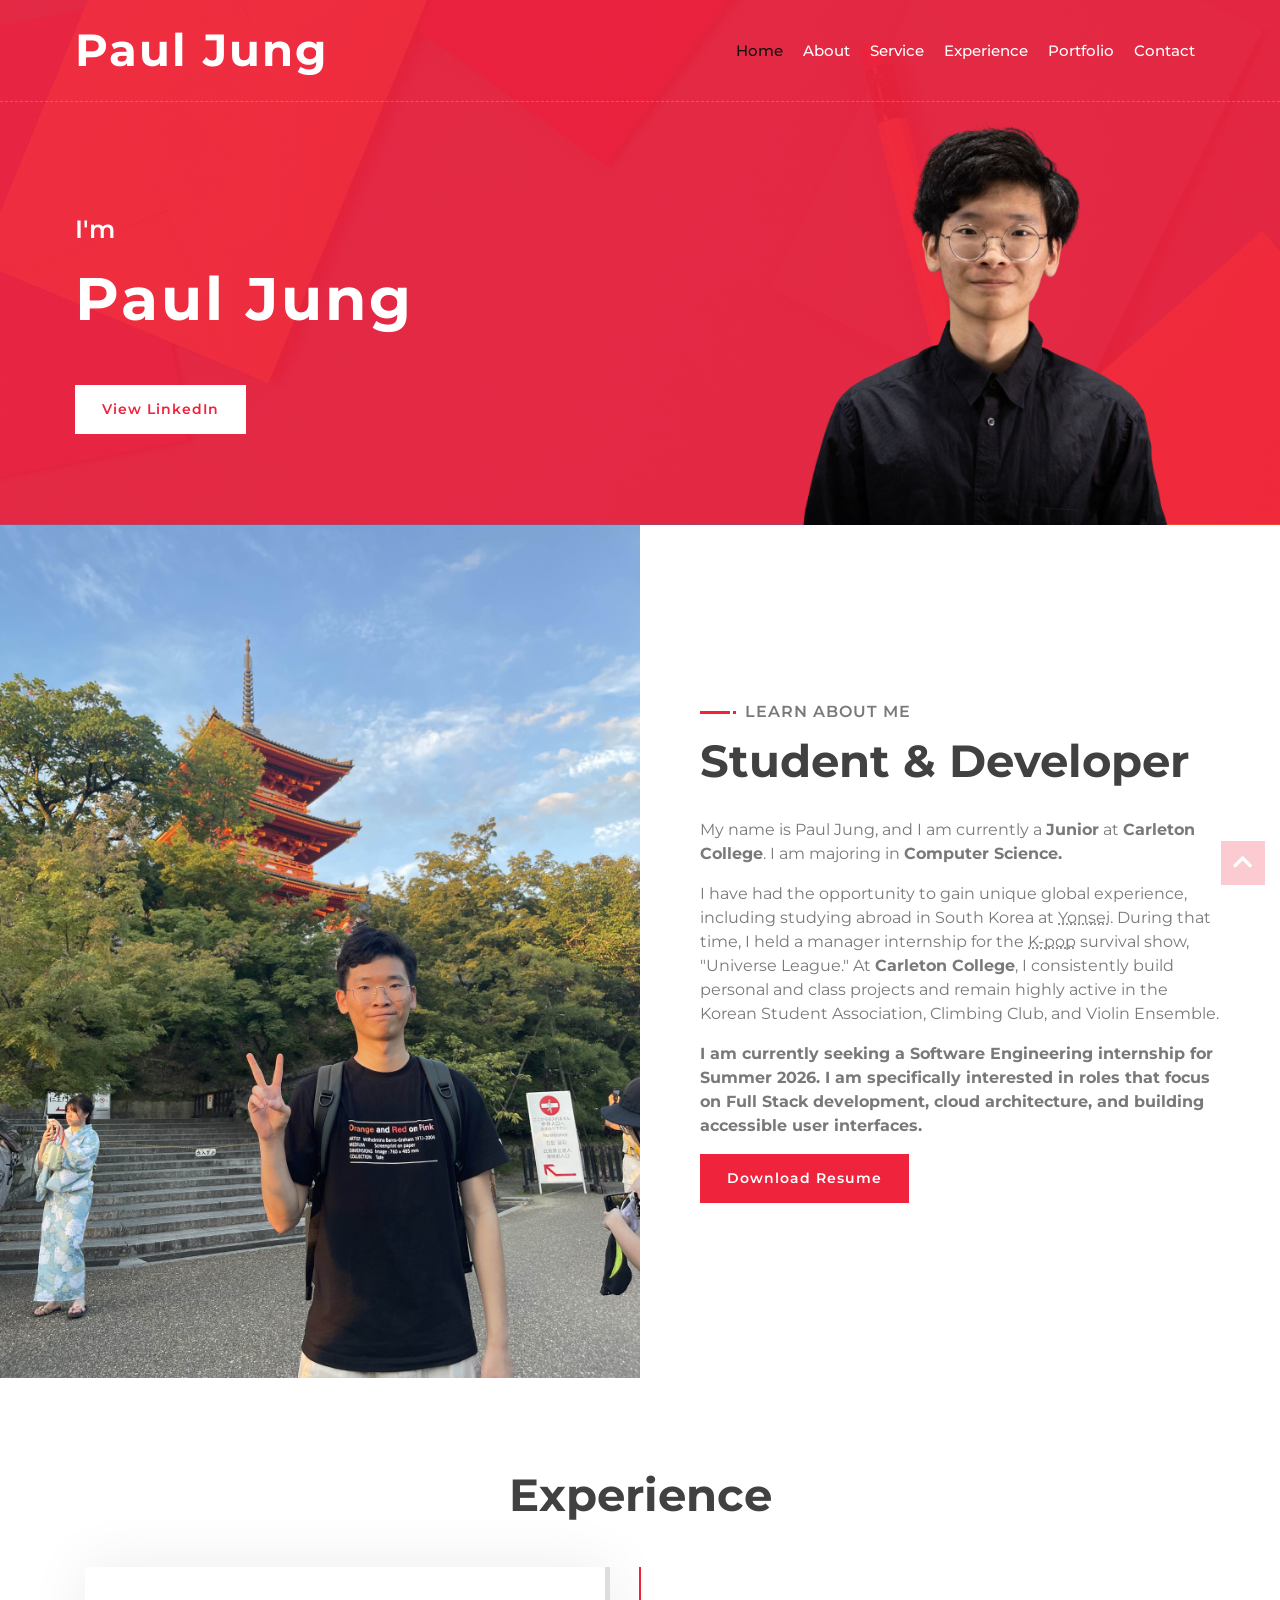
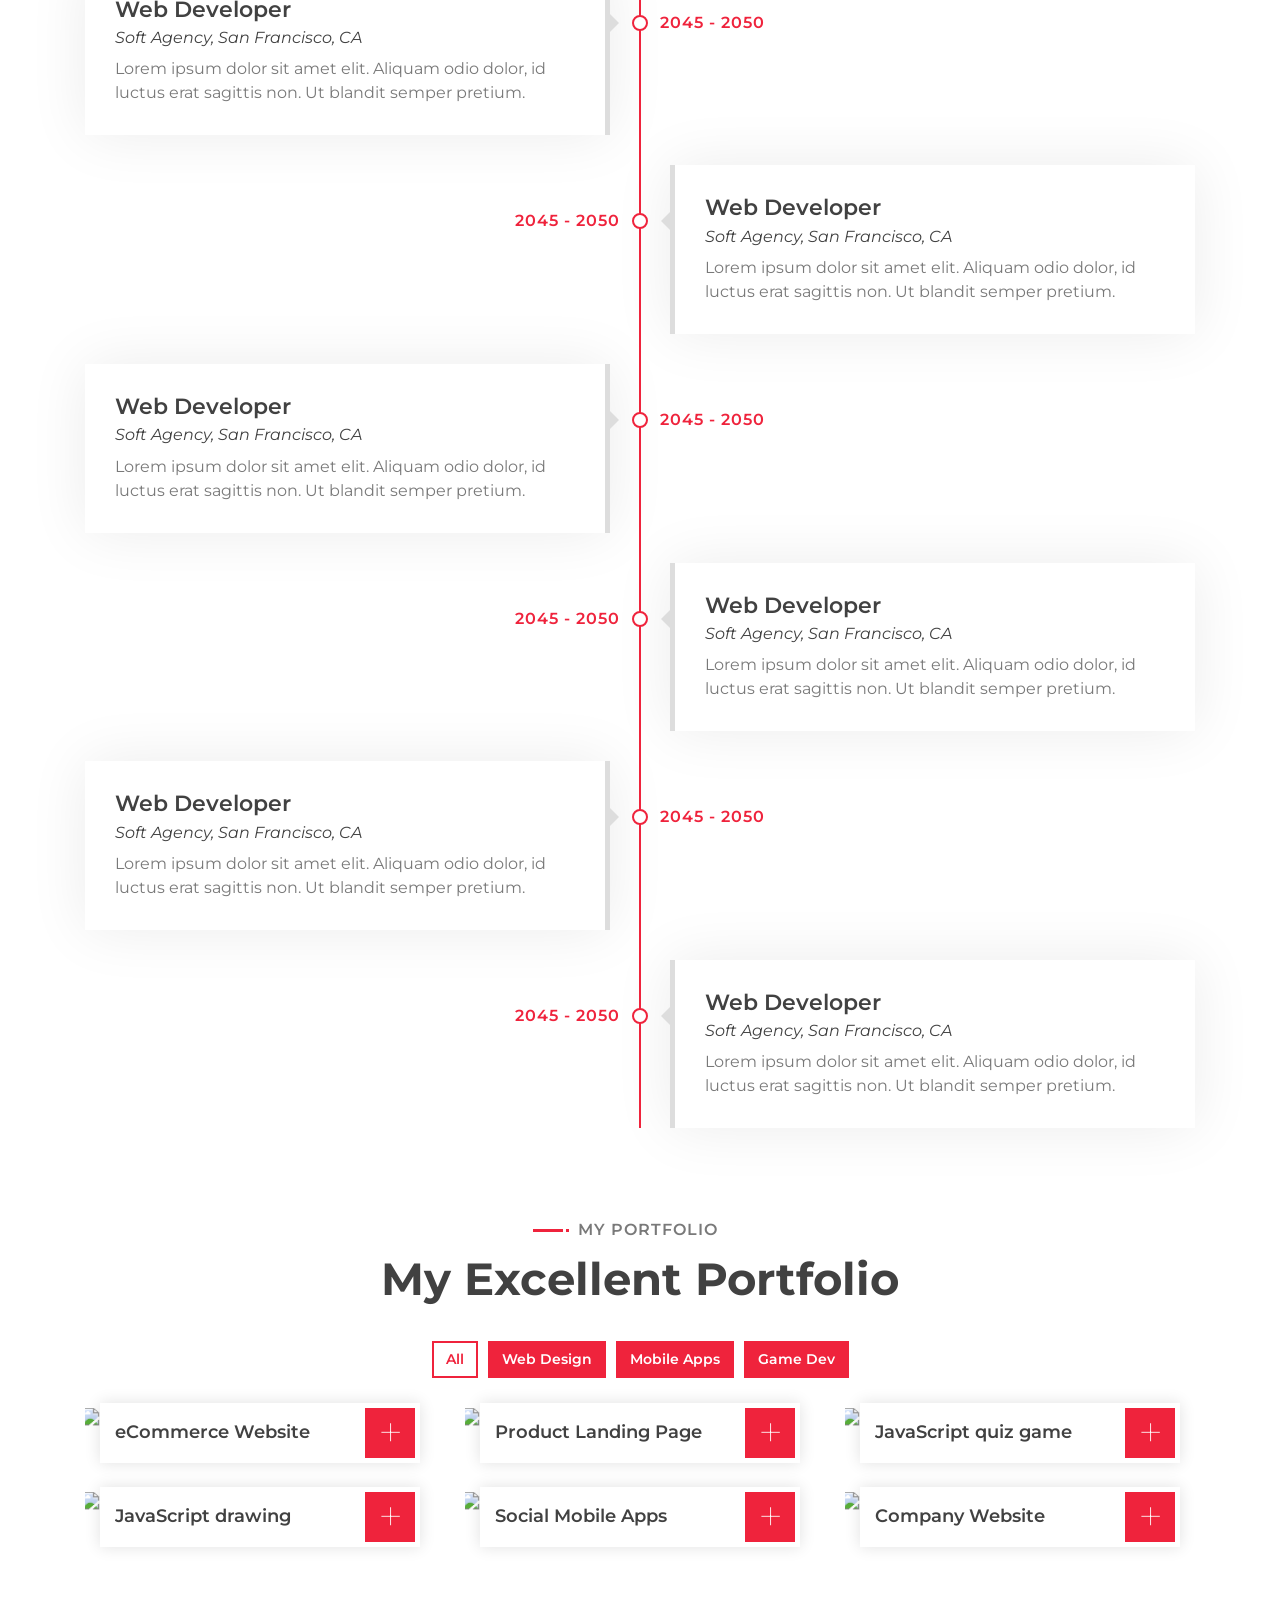
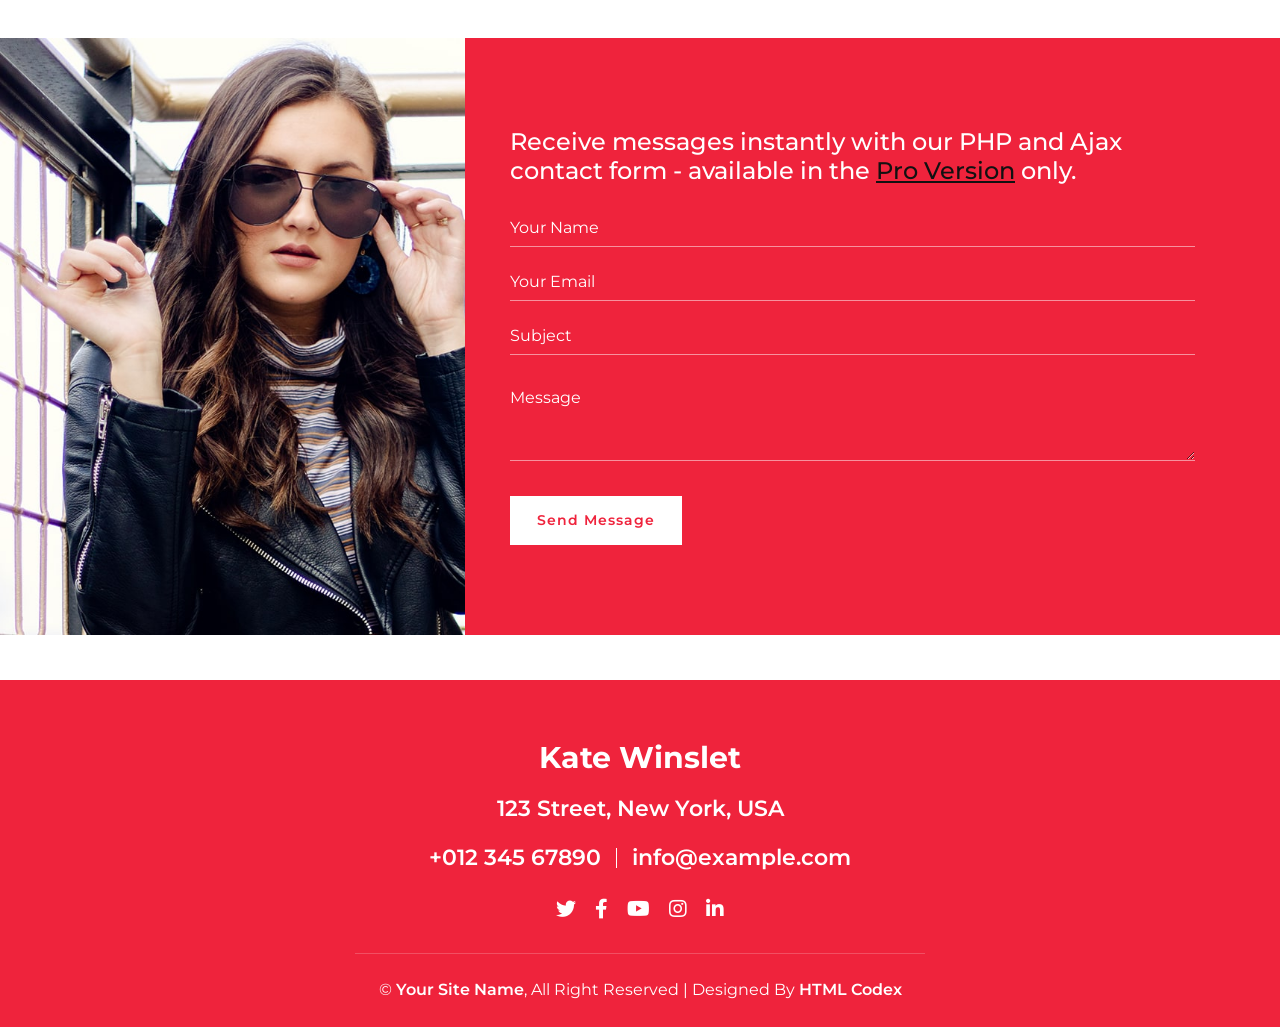
==== index.html @ 50f08f7d "Update personal information and content on homepage; add resume and update image descriptions" ====
<!DOCTYPE html>
<html lang="en">
    <head>
        <meta charset="utf-8">
        <title>Paul Jung</title>
        <meta content="width=device-width, initial-scale=1.0" name="viewport">
        <meta content="Paul Jung" name="keywords">

        <!-- Favicon -->
        <link href="img/favicon.ico" rel="icon">

        <!-- Google Font -->
        <link href="https://fonts.googleapis.com/css2?family=Montserrat:wght@300;400;500;600;700&display=swap" rel="stylesheet">

        <!-- CSS Libraries -->
        <link href="https://stackpath.bootstrapcdn.com/bootstrap/4.4.1/css/bootstrap.min.css" rel="stylesheet">
        <link href="https://cdnjs.cloudflare.com/ajax/libs/font-awesome/5.10.0/css/all.min.css" rel="stylesheet">
        <link href="lib/animate/animate.min.css" rel="stylesheet">
        <link href="lib/owlcarousel/assets/owl.carousel.min.css" rel="stylesheet">
        <link href="lib/lightbox/css/lightbox.min.css" rel="stylesheet">

        <!-- Template Stylesheet -->
        <link href="css/style.css" rel="stylesheet">
    </head>

    <body data-spy="scroll" data-target=".navbar" data-offset="51">
        <!-- Nav Bar Start -->
        <div class="navbar navbar-expand-lg bg-light navbar-light">
            <div class="container-fluid">
                <a href="index.html" class="navbar-brand">Paul Jung</a>
                <button type="button" class="navbar-toggler" data-toggle="collapse" data-target="#navbarCollapse">
                    <span class="navbar-toggler-icon"></span>
                </button>

                <div class="collapse navbar-collapse justify-content-between" id="navbarCollapse">
                    <div class="navbar-nav ml-auto">
                        <a href="#home" class="nav-item nav-link active">Home</a>
                        <a href="#about" class="nav-item nav-link">About</a>
                        <a href="#service" class="nav-item nav-link">Service</a>
                        <a href="#experience" class="nav-item nav-link">Experience</a>
                        <a href="#portfolio" class="nav-item nav-link">Portfolio</a>
                        <a href="#contact" class="nav-item nav-link">Contact</a>
                    </div>
                </div>
            </div>
        </div>
        <!-- Nav Bar End -->


        <!-- Hero Start -->
        <div class="hero" id="home">
            <div class="container-fluid">
                <div class="row align-items-center">
                    <div class="col-sm-12 col-md-6">
                        <div class="hero-content">
                            <div class="hero-text">
                                <p>I'm</p>
                                <h1>Paul Jung</h1>
                                <div class="typed-text">
                                    <abbr title="Carleton College">CC</abbr> Student, Full Stack Developer, Musician
                                </div>
                            </div>
                            <div class="hero-btn">
                                <a class="btn" href="https://www.linkedin.com/in/paul-jung-34b8a2254/" target="_blank">View LinkedIn</a>
                            </div>
                        </div>
                    </div>
                    <div class="col-sm-12 col-md-6 d-none d-md-block">
                        <div class="hero-image">
                            <img src="img/hero.png" alt="Headshot of Paul Jung">
                        </div>
                    </div>
                </div>
            </div>
        </div>
        <!-- Hero End -->

        <!-- About Start -->
        <div class="about wow fadeInUp" data-wow-delay="0.1s" id="about">
            <div class="container-fluid">
                <div class="row align-items-center">
                    <div class="col-lg-6">
                        <div class="about-img">
                            <img src="img/about.jpg" alt="Paul Jung working on software development">
                        </div>
                    </div>
                    <div class="col-lg-6">
                        <div class="about-content">
                            <div class="section-header text-left">
                                <p>Learn About Me</p>
                                <h2>Student & Developer</h2>
                            </div>
                            <div class="about-text">
                                <p>
                                    My name is Paul Jung, and I am currently a <strong>Junior</strong> 
                                    at <strong>Carleton College</strong>. I am majoring in <strong>Computer Science.</strong> 
                                </p>
                                <p>
                                    <p>
                                    I have had the opportunity to gain unique global experience, including studying 
                                    abroad in South Korea at <abbr title="Yonsei University">Yonsei</abbr>. During 
                                    that time, I held a manager internship for the <abbr title="Korean Pop">K-pop</abbr> 
                                    survival show, "Universe League." At <strong>Carleton College</strong>, I 
                                    consistently build personal and class projects and remain highly active in the 
                                    Korean Student Association, Climbing Club, and Violin Ensemble.
                                </p>
                                </p>
                                <p>
                                    <strong>I am currently seeking a Software Engineering internship for Summer 2026. 
                                    I am specifically interested in roles that focus on Full Stack development, 
                                    cloud architecture, and building accessible user interfaces.</strong>
                                </p>
                            </div>
                            <a class="btn" href="Paul_Jung.pdf">Download Resume</a>
                        </div>
                    </div>
                </div>
            </div>
        </div>
        <!-- About End -->
        
         <!-- Experience Start -->
        <div class="experience" id="experience">
            <div class="container">
                <header class="section-header text-center wow zoomIn" data-wow-delay="0.1s">
                    <h2>Experience</h2>
                </header>
                <div class="timeline">
                    <div class="timeline-item left wow slideInLeft" data-wow-delay="0.1s">
                        <div class="timeline-text">
                            <div class="timeline-date">2045 - 2050</div>
                            <h2>Web Developer</h2>
                            <h4>Soft Agency, San Francisco, CA</h4>
                            <p>
                                Lorem ipsum dolor sit amet elit. Aliquam odio dolor, id luctus erat sagittis non. Ut blandit semper pretium.
                            </p>
                        </div>
                    </div>
                    <div class="timeline-item right wow slideInRight" data-wow-delay="0.1s">
                        <div class="timeline-text">
                            <div class="timeline-date">2045 - 2050</div>
                            <h2>Web Developer</h2>
                            <h4>Soft Agency, San Francisco, CA</h4>
                            <p>
                                Lorem ipsum dolor sit amet elit. Aliquam odio dolor, id luctus erat sagittis non. Ut blandit semper pretium.
                            </p>
                        </div>
                    </div>
                    <div class="timeline-item left wow slideInLeft" data-wow-delay="0.1s">
                        <div class="timeline-text">
                            <div class="timeline-date">2045 - 2050</div>
                            <h2>Web Developer</h2>
                            <h4>Soft Agency, San Francisco, CA</h4>
                            <p>
                                Lorem ipsum dolor sit amet elit. Aliquam odio dolor, id luctus erat sagittis non. Ut blandit semper pretium.
                            </p>
                        </div>
                    </div>
                    <div class="timeline-item right wow slideInRight" data-wow-delay="0.1s">
                        <div class="timeline-text">
                            <div class="timeline-date">2045 - 2050</div>
                            <h2>Web Developer</h2>
                            <h4>Soft Agency, San Francisco, CA</h4>
                            <p>
                                Lorem ipsum dolor sit amet elit. Aliquam odio dolor, id luctus erat sagittis non. Ut blandit semper pretium.
                            </p>
                        </div>
                    </div>
                    <div class="timeline-item left wow slideInLeft" data-wow-delay="0.1s">
                        <div class="timeline-text">
                            <div class="timeline-date">2045 - 2050</div>
                            <h2>Web Developer</h2>
                            <h4>Soft Agency, San Francisco, CA</h4>
                            <p>
                                Lorem ipsum dolor sit amet elit. Aliquam odio dolor, id luctus erat sagittis non. Ut blandit semper pretium.
                            </p>
                        </div>
                    </div>
                    <div class="timeline-item right wow slideInRight" data-wow-delay="0.1s">
                        <div class="timeline-text">
                            <div class="timeline-date">2045 - 2050</div>
                            <h2>Web Developer</h2>
                            <h4>Soft Agency, San Francisco, CA</h4>
                            <p>
                                Lorem ipsum dolor sit amet elit. Aliquam odio dolor, id luctus erat sagittis non. Ut blandit semper pretium.
                            </p>
                        </div>
                    </div>
                </div>
            </div>
        </div>
        <!-- Job Experience End -->

        <!-- Portfolio Start -->
        <div class="portfolio" id="portfolio">
            <div class="container">
                <div class="section-header text-center wow zoomIn" data-wow-delay="0.1s">
                    <p>My Portfolio</p>
                    <h2>My Excellent Portfolio</h2>
                </div>
                <div class="row">
                    <div class="col-12">
                        <ul id="portfolio-filter">
                            <li data-filter="*" class="filter-active">All</li>
                            <li data-filter=".filter-1">Web Design</li>
                            <li data-filter=".filter-2">Mobile Apps</li>
                            <li data-filter=".filter-3">Game Dev</li>
                        </ul>
                    </div>
                </div>
                <div class="row portfolio-container">
                    <div class="col-lg-4 col-md-6 col-sm-12 portfolio-item filter-1 wow fadeInUp" data-wow-delay="0.0s">
                        <div class="portfolio-wrap">
                            <div class="portfolio-img">
                                <img src="img/portfolio-1.jpg" alt="Image">
                            </div>
                            <div class="portfolio-text">
                                <h3>eCommerce Website</h3>
                                <a class="btn" href="img/portfolio-1.jpg" data-lightbox="portfolio">+</a>
                            </div>
                        </div>
                    </div>
                    <div class="col-lg-4 col-md-6 col-sm-12 portfolio-item filter-2 wow fadeInUp" data-wow-delay="0.2s">
                        <div class="portfolio-wrap">
                            <div class="portfolio-img">
                                <img src="img/portfolio-2.jpg" alt="Image">
                            </div>
                            <div class="portfolio-text">
                                <h3>Product Landing Page</h3>
                                <a class="btn" href="img/portfolio-2.jpg" data-lightbox="portfolio">+</a>
                            </div>
                        </div>
                    </div>
                    <div class="col-lg-4 col-md-6 col-sm-12 portfolio-item filter-3 wow fadeInUp" data-wow-delay="0.4s">
                        <div class="portfolio-wrap">
                            <div class="portfolio-img">
                                <img src="img/portfolio-3.jpg" alt="Image">
                            </div>
                            <div class="portfolio-text">
                                <h3>JavaScript quiz game</h3>
                                <a class="btn" href="img/portfolio-3.jpg" data-lightbox="portfolio">+</a>
                            </div>
                        </div>
                    </div>
                    <div class="col-lg-4 col-md-6 col-sm-12 portfolio-item filter-1 wow fadeInUp" data-wow-delay="0.6s">
                        <div class="portfolio-wrap">
                            <div class="portfolio-img">
                                <img src="img/portfolio-4.jpg" alt="Image">
                            </div>
                            <div class="portfolio-text">
                                <h3>JavaScript drawing</h3>
                                <a class="btn" href="img/portfolio-4.jpg" data-lightbox="portfolio">+</a>
                            </div>
                        </div>
                    </div>
                    <div class="col-lg-4 col-md-6 col-sm-12 portfolio-item filter-2 wow fadeInUp" data-wow-delay="0.8s">
                        <div class="portfolio-wrap">
                            <div class="portfolio-img">
                                <img src="img/portfolio-5.jpg" alt="Image">
                            </div>
                            <div class="portfolio-text">
                                <h3>Social Mobile Apps</h3>
                                <a class="btn" href="img/portfolio-5.jpg" data-lightbox="portfolio">+</a>
                            </div>
                        </div>
                    </div>
                    <div class="col-lg-4 col-md-6 col-sm-12 portfolio-item filter-3 wow fadeInUp" data-wow-delay="1s">
                        <div class="portfolio-wrap">
                            <div class="portfolio-img">
                                <img src="img/portfolio-6.jpg" alt="Image">
                            </div>
                            <div class="portfolio-text">
                                <h3>Company Website</h3>
                                <a class="btn" href="img/portfolio-6.jpg" data-lightbox="portfolio">+</a>
                            </div>
                        </div>
                    </div>
                </div>
            </div>
        </div>
        <!-- Portfolio End -->
        
        <!-- Contact Start -->
        <div class="contact wow fadeInUp" data-wow-delay="0.1s" id="contact">
            <div class="container-fluid">
                <div class="container">
                    <div class="row align-items-center">
                        <div class="col-md-4"></div>
                        <div class="col-md-8">
                            <div class="contact-form">
                                <h4 class="text-white mb-4">Receive messages instantly with our PHP and Ajax contact form - available in the <a href="https://htmlcodex.com/downloading/?item=1011" style="color: #111111; text-decoration: underline;">Pro Version</a> only.</h4>
                                <form>
                                    <div class="control-group mb-3">
                                        <input type="text" class="form-control" placeholder="Your Name" />
                                    </div>
                                    <div class="control-group mb-3">
                                        <input type="email" class="form-control" placeholder="Your Email" />
                                    </div>
                                    <div class="control-group mb-3">
                                        <input type="text" class="form-control" placeholder="Subject" />
                                    </div>
                                    <div class="control-group">
                                        <textarea class="form-control" placeholder="Message"></textarea>
                                    </div>
                                    <div>
                                        <button class="btn">Send Message</button>
                                    </div>
                                </form>
                            </div>
                        </div>
                    </div>
                </div>
            </div>
        </div>
        <!-- Contact End -->

        <!-- Footer Start -->
        <div class="footer wow fadeIn" data-wow-delay="0.3s">
            <div class="container-fluid">
                <div class="container">
                    <div class="footer-info">
                        <h2>Kate Winslet</h2>
                        <h3>123 Street, New York, USA</h3>
                        <div class="footer-menu">
                            <p>+012 345 67890</p>
                            <p>info@example.com</p>
                        </div>
                        <div class="footer-social">
                            <a href=""><i class="fab fa-twitter"></i></a>
                            <a href=""><i class="fab fa-facebook-f"></i></a>
                            <a href=""><i class="fab fa-youtube"></i></a>
                            <a href=""><i class="fab fa-instagram"></i></a>
                            <a href=""><i class="fab fa-linkedin-in"></i></a>
                        </div>
                    </div>
                </div>
                <div class="container copyright">
                    <p>&copy; <a href="#">Your Site Name</a>, All Right Reserved | 
					
					<!--/*** The author’s attribution link must remain intact in the template. ***/-->
                    <!--/*** If you wish to remove this credit link, please purchase the Pro Version . ***/-->
                    Designed By <a href="https://htmlcodex.com">HTML Codex</a></p>
                </div>
            </div>
        </div>
        <!-- Footer End -->
        
        
        <!-- Back to top button -->
        <a href="#" class="btn back-to-top"><i class="fa fa-chevron-up"></i></a>
        
        
        <!-- Pre Loader -->
        <div id="loader" class="show">
            <div class="loader"></div>
        </div>

        
        <!-- JavaScript Libraries -->
        <script src="https://code.jquery.com/jquery-3.4.1.min.js"></script>
        <script src="https://stackpath.bootstrapcdn.com/bootstrap/4.4.1/js/bootstrap.bundle.min.js"></script>
        <script src="lib/easing/easing.min.js"></script>
        <script src="lib/wow/wow.min.js"></script>
        <script src="lib/waypoints/waypoints.min.js"></script>
        <script src="lib/typed/typed.min.js"></script>
        <script src="lib/owlcarousel/owl.carousel.min.js"></script>
        <script src="lib/isotope/isotope.pkgd.min.js"></script>
        <script src="lib/lightbox/js/lightbox.min.js"></script>

        <!-- Template Javascript -->
        <script src="js/main.js"></script>
    </body>
</html>
---- css/style.css ----
/*******************************/
/********* General CSS *********/
/*******************************/
body {
    color: #797979;
    background: #ffffff;
    font-family: 'Montserrat', sans-serif;
}

h1,
h2, 
h3, 
h4,
h5, 
h6 {
    color: #414141;
}

a {
    color: #313131;
    transition: .3s;
}

a:hover,
a:active,
a:focus {
    color: #EF233C;
    outline: none;
    text-decoration: none;
}

.btn:focus,
.form-control:focus {
    box-shadow: none;
}

.container-fluid {
    max-width: 1366px;
}

.btn {
    padding: 12px 25px;
    font-size: 14px;
    font-weight: 600;
    letter-spacing: 1px;
    color: #ffffff;
    background: #EF233C;
    border: 2px solid transparent;
    border-radius: 0;
    box-shadow: inset 0 0 0 50px #EF233C;
    transition: ease-out 0.3s;
    -webkit-transition: ease-out 0.3s;
    -moz-transition: ease-out 0.3s;
}

.btn:hover {
    color: #EF233C;
    background: transparent;
    box-shadow: inset 0 0 0 0 #EF233C;
    border-color: #EF233C;
}

#loader {
    position: fixed;
    top: 0;
    right: 0;
    bottom: 0;
    left: 0;
    display: flex;
    align-items: center;
    justify-content: center;
    background: #ffffff;
    opacity: 0;
    visibility: hidden;
    -webkit-transition: opacity .3s ease-out, visibility 0s linear .3s;
    -o-transition: opacity .3s ease-out, visibility 0s linear .3s;
    transition: opacity .3s ease-out, visibility 0s linear .3s;
    z-index: 999;
}

#loader.show {
    -webkit-transition: opacity .6s ease-out, visibility 0s linear 0s;
    -o-transition: opacity .6s ease-out, visibility 0s linear 0s;
    transition: opacity .6s ease-out, visibility 0s linear 0s;
    visibility: visible;
    opacity: 1;
}

#loader .loader {
    position: relative;
    width: 45px;
    height: 45px;
    border: 5px solid #dddddd;
    border-top: 5px solid #EF233C;
    border-radius: 50%;
    -webkit-animation: spin 2s linear infinite;
    animation: spin 2s linear infinite;
}

@-webkit-keyframes spin {
    0% { -webkit-transform: rotate(0deg); }
    100% { -webkit-transform: rotate(360deg); }
}

@keyframes spin {
    0% { transform: rotate(0deg); }
    100% { transform: rotate(360deg); }
}

.back-to-top {
    position: fixed;
    display: none;
    width: 44px;
    height: 44px;
    padding: 8px 0;
    text-align: center;
    line-height: 1;
    font-size: 22px;
    right: 15px;
    bottom: 15px;
    z-index: 9;
}

.back-to-top i {
    color: #ffffff;
}

.back-to-top:hover i {
    color: #414141;
}


/**********************************/
/*********** Nav Bar CSS **********/
/**********************************/
.navbar {
    position: relative;
    transition: .5s;
    z-index: 999;
}

.navbar.nav-sticky {
    position: fixed;
    top: 0;
    width: 100%;
    box-shadow: 0 2px 5px rgba(0, 0, 0, .3);
}

.navbar .navbar-brand {
    margin: 0;
    font-size: 45px;
    line-height: 0px;
    font-weight: 700;
    letter-spacing: 2px;
    transition: .5s;
    
}

.navbar .navbar-brand img {
    max-width: 100%;
    max-height: 40px;
}

.navbar .dropdown-menu {
    margin-top: 0;
    border: 0;
    border-radius: 0;
    background: #f8f9fa;
}

@media (min-width: 992px) {
    .navbar {
        position: absolute;
        width: 100%;
        padding: 30px 60px;
        background: transparent !important;
        border-bottom: 1px dashed rgba(256, 256, 256, .2);
        z-index: 9;
    }
    
    .navbar.nav-sticky {
        padding: 10px 60px;
        background: #ffffff !important;
    }
    
    .navbar .navbar-brand {
        color: #ffffff;
    }
    
    .navbar.nav-sticky .navbar-brand {
        color: #EF233C;
    }

    .navbar-light .navbar-nav .nav-link,
    .navbar-light .navbar-nav .nav-link:focus {
        padding: 10px 10px 8px 10px;
        color: #ffffff;
        font-size: 15px;
        font-weight: 500;
    }
    
    .navbar-light.nav-sticky .navbar-nav .nav-link,
    .navbar-light.nav-sticky .navbar-nav .nav-link:focus {
        color: #414141;
    }

    .navbar-light .navbar-nav .nav-link:hover,
    .navbar-light .navbar-nav .nav-link.active {
        color: #111111;
    }
    
    .navbar-light.nav-sticky .navbar-nav .nav-link:hover,
    .navbar-light.nav-sticky .navbar-nav .nav-link.active {
        color: #EF233C;
    }
}

@media (max-width: 991.98px) {   
    .navbar {
        padding: 15px;
        background: #ffffff !important;
    }
    
    .navbar .navbar-brand {
        color: #EF233C;
    }
    
    .navbar .navbar-nav {
        margin-top: 15px;
    }
    
    .navbar a.nav-link {
        padding: 5px;
    }
    
    .navbar .dropdown-menu {
        box-shadow: none;
    }
}


/*******************************/
/********** Hero CSS ***********/
/*******************************/
.hero {
    position: relative;
    width: 100%;
    margin-bottom: 45px;
    padding: 120px 0 0 0;
    overflow: hidden;
    background: linear-gradient(rgba(239, 35, 60, .95), rgba(239, 35, 60, .95)), url(../img/hero-bg.jpg);
    background-position: center;
    background-repeat: no-repeat;
    background-size: cover;
}

.hero .container-fluid {
    padding: 0;
}

.hero .hero-image {
    position: relative;
    text-align: right;
    padding-right: 75px;
}

.hero .hero-image img {
    max-width: 80%;
    max-height: 80%;
}

.hero .hero-content {
    position: relative;
    padding-left: 75px;
    display: flex;
    align-items: flex-start;
    justify-content: center;
    flex-direction: column;
}

.hero .hero-text p {
    color: #ffffff;
    font-size: 25px;
    font-weight: 600;
    margin-bottom: 15px;
}

.hero .hero-text h1 {
    color: #ffffff;
    font-size: 60px;
    font-weight: 700;
    letter-spacing: 3px;
    margin-bottom: 15px;
}

.hero .hero-text h2 {
    display: inline-block;
    margin: 0;
    height: 35px;
    color: #ffffff;
    font-size: 35px;
    font-weight: 600;
}

.hero .hero-text .typed-text {
    display: none;
}

.hero .hero-text .typed-cursor {
    font-size: 35px;
    font-weight: 300;
    color: #ffffff;
}

.hero .hero-btn .btn {
    margin-top: 35px;
    color: #EF233C;
    background: #ffffff;
    box-shadow: inset 0 0 0 50px #ffffff;
}

.hero .hero-btn .btn:hover {
    color: #ffffff;
    background: transparent;
    box-shadow: inset 0 0 0 0 #ffffff;
    border-color: #ffffff;
}

.hero .hero-btn .btn:first-child {
    margin-right: 10px;
}

@media (max-width: 991.98px) {
    .hero {
        padding-top: 60px;
    }
    
    .hero .hero-content {
        padding: 0 15px;
    }
    
    .hero .hero-text p {
        font-size: 20px;
    }
    
    .hero .hero-text h1 {
        font-size: 45px;
    }
    
    .hero .hero-text h2 {
        font-size: 25px;
        height: 25px;
    }
    
    .hero .hero-btn .btn {
        padding: 12px 30px;
        letter-spacing: 1px;
    }
}

@media (max-width: 767.98px) {
    .hero {
        padding-top: 60px;
        padding-bottom: 60px;
    }
    
    .hero,
    .hero .hero-text,
    .hero .hero-btn {
        width: 100%;
        text-align: center;
    }
    
    .hero .hero-text p {
        font-size: 18px;
    }
    
    .hero .hero-text h1 {
        font-size: 35px;
    }
    
    .hero .hero-text h2 {
        font-size: 22px;
        height: 22px;
    }
    
    .hero .hero-btn .btn {
        padding: 10px 15px;
        letter-spacing: 1px;
    }
}

@media (max-width: 575.98px) {
    .hero .hero-text p {
        font-size: 16px;
    }
    
    .hero .hero-text h1 {
        font-size: 30px;
    }
    
    .hero .hero-text h2 {
        font-size: 18px;
        height: 18px;
    }
    
    .hero .hero-btn .btn {
        padding: 8px 10px;
        letter-spacing: 0;
    }
}


/*******************************/
/******* Section Header ********/
/*******************************/
.section-header {
    position: relative;
    margin-bottom: 45px;
}

.section-header p {
    display: inline-block;
    margin: 0 30px;
    margin-bottom: 10px;
    padding-left: 15px;
    position: relative;
    font-size: 16px;
    font-weight: 600;
    letter-spacing: 1px;
    text-transform: uppercase;
    background: #ffffff;
}

.section-header p::before {
    position: absolute;
    content: "";
    height: 3px;
    top: 11px;
    right: 0;
    left: -30px;
    background: #EF233C;
    z-index: -1;
}

.section-header p::after {
    position: absolute;
    content: "";
    width: 3px;
    height: 3px;
    top: 11px;
    left: 3px;
    background: #EF233C;
    z-index: 1;
}

.section-header h2 {
    margin: 0;
    position: relative;
    font-size: 45px;
    font-weight: 700;
}

@media (max-width: 767.98px) {
    .section-header h2 {
        font-size: 30px;
    }
}


/*******************************/
/********** About CSS **********/
/*******************************/
.about {
    position: relative;
    width: 100%;
    margin: -45px 0 45px 0;
}

.about .col-lg-6 {
    padding: 0;
}

.about .section-header {
    margin-bottom: 30px;
}

.about .about-img {
    position: relative;
    height: 100%;
}

.about .about-img img {
    position: relative;
    width: 100%;
    height: 100%;
    object-fit: cover;
}

.about .about-content {
    padding: 0 60px;
}

.about .about-text p {
    font-size: 16px;
}

.about .skills {
    margin-bottom: 30px;
}

.about .skill-name {
    margin-top: 15px;
}

.about .skill-name p {
    display: inline-block;
    margin-bottom: 5px;
    font-size: 16px;
    font-weight: 400;
}

.about .skill-name p:last-child {
    float: right;
}

.about .progress {
    height: 10px;
    border-radius: 10px;
    background: #dddddd;
}

.about .progress .progress-bar {
    width: 0px;
    background: #EF233C;
    border-radius: 10px;
    transition: 2s;
}

.about .about-text a.btn {
    margin-top: 15px;
}

@media (max-width: 991.98px) {
    .about .about-content {
        padding: 45px 15px 0 15px;
    }
}


/*******************************/
/******* Experience CSS ********/
/*******************************/
.experience {
    position: relative;
    padding: 45px 0 15px 0;
}

.experience .timeline {
    position: relative;
    width: 100%;
}

.experience .timeline::after {
    content: '';
    position: absolute;
    width: 2px;
    background: #EF233C;
    top: 0;
    bottom: 0;
    left: 50%;
    margin-left: -1px;
}

.experience .timeline .timeline-item {
    position: relative;
    background: inherit;
    width: 50%;
    margin-bottom: 30px;
}

.experience .timeline .timeline-item.left {
    left: 0;
    padding-right: 30px;
}

.experience .timeline .timeline-item.right {
    left: 50%;
    padding-left: 30px;
}

.experience .timeline .timeline-item::after {
    content: '';
    position: absolute;
    width: 16px;
    height: 16px;
    top: 48px;
    right: -8px;
    background: #ffffff;
    border: 2px solid #EF233C;
    border-radius: 16px;
    z-index: 1;
}

.experience .timeline .timeline-item.right::after {
    left: -8px;
}

.experience .timeline .timeline-item::before {
  content: '';
  position: absolute;
  width: 0;
  height: 0;
  top: 46px;
  right: 11px;
  z-index: 1;
  border: 10px solid;
  border-color: transparent transparent transparent #dddddd;
}

.experience .timeline .timeline-item.right::before {
  left: 11px;
  border-color: transparent #dddddd transparent transparent;
}

.experience .timeline .timeline-date {
    position: absolute;
    width: 100%;
    top: 44px;
    font-size: 16px;
    font-weight: 600;
    color: #EF233C;
    text-transform: uppercase;
    letter-spacing: 1px;
    z-index: 1;
}

.experience .timeline .timeline-item.left .timeline-date {
    text-align: left;
    left: calc(100% + 55px);
}

.experience .timeline .timeline-item.right .timeline-date {
    text-align: right;
    right: calc(100% + 55px);
}

.experience .timeline .timeline-text {
    padding: 30px;
    background: #ffffff;
    position: relative;
    border-right: 5px solid #dddddd;
    box-shadow: 0 0 60px rgba(0, 0, 0, .08);
}

.experience .timeline .timeline-item.right .timeline-text {
    border-right: none;
    border-left: 5px solid #dddddd;
}

.experience .timeline .timeline-text h2 {
    margin: 0 0 5px 0;
    font-size: 22px;
    font-weight: 600;
}

.experience .timeline .timeline-text h4 {
    margin: 0 0 10px 0;
    font-size: 16px;
    font-style: italic;
    font-weight: 400;
}

.experience .timeline .timeline-text p {
    margin: 0;
    font-size: 16px;
}

@media (max-width: 767.98px) {
    .experience .timeline::after {
        left: 8px;
    }

    .experience .timeline .timeline-item {
        width: 100%;
        padding-left: 38px;
    }
    
    .experience .timeline .timeline-item.left {
        padding-right: 0;
    }
    
    .experience .timeline .timeline-item.right {
        left: 0%;
        padding-left: 38px;
    }

    .experience .timeline .timeline-item.left::after, 
    .experience .timeline .timeline-item.right::after {
        left: 0;
    }
    
    .experience .timeline .timeline-item.left::before,
    .experience .timeline .timeline-item.right::before {
        left: 18px;
        border-color: transparent #dddddd transparent transparent;
    }
    
    .experience .timeline .timeline-item.left .timeline-date,
    .experience .timeline .timeline-item.right .timeline-date {
        position: relative;
        top: 0;
        right: auto;
        left: 0;
        text-align: left;
        margin-bottom: 10px;
    }
    
    .experience .timeline .timeline-item.left .timeline-text,
    .experience .timeline .timeline-item.right .timeline-text {
        border-right: none;
        border-left: 5px solid #dddddd;
    }
}


/*******************************/
/********* Service CSS *********/
/*******************************/
.service {
    position: relative;
    width: 100%;
    padding: 45px 0 15px 0;
}

.service .service-item {
    position: relative;
    margin-bottom: 30px;
    display: flex;
    align-items: center;
    box-shadow: inset 0 0 0 0 transparent;
    transition: ease-out 0.5s;
}

.service .service-item:hover {
    box-shadow: inset 800px 0 0 0 #EF233C;
}

.service .service-icon {
    position: relative;
    width: 150px;
    min-height: 150px;
    display: flex;
    align-items: center;
    justify-content: center;
    border: 1px solid #EF233C;
    background: #ffffff;
}

.service .service-icon i {
    position: relative;
    font-size: 60px;
    color: #EF233C;
    transition: .3s;
}

.service .service-item:hover i {
    font-size: 75px;
}

.service .service-text {
    position: relative;
    width: calc(100% - 120px);
    padding: 0 30px;
}

.service .service-text h3 {
    margin-bottom: 10px;
    font-size: 20px;
    font-weight: 600;
    transition: 1s;
}

.service .service-text p {
    margin: 0;
    font-size: 16px;
    transition: 1s;
}

.service .service-item:hover .service-text h3,
.service .service-item:hover .service-text p {
    color: #ffffff;
}

@media (max-width: 575.98px) {
    .service .service-text h3 {
        font-size: 16px;
        margin-bottom: 5px;
    }
    
    .service .service-text p {
        font-size: 14px;
    }
}


/*******************************/
/******** Portfolio CSS ********/
/*******************************/
.portfolio {
    position: relative;
    padding: 45px 0 15px 0;
}

.portfolio #portfolio-filter {
    padding: 0;
    margin: -15px 0 25px 0;
    list-style: none;
    font-size: 0;
    text-align: center;
}

.portfolio #portfolio-filter li {
    cursor: pointer;
    display: inline-block;
    margin: 5px;
    padding: 6px 12px;
    font-size: 14px;
    font-weight: 600;
    color: #ffffff;
    background: #EF233C;
    border: 2px solid transparent;
    border-radius: 0;
    box-shadow: inset 0 0 0 50px #EF233C;
    transition: ease-out 0.3s;
    -webkit-transition: ease-out 0.3s;
    -moz-transition: ease-out 0.3s;
}

.portfolio #portfolio-filter li:hover,
.portfolio #portfolio-filter li.filter-active {
    color: #EF233C;
    background: transparent;
    box-shadow: inset 0 0 0 0 #EF233C;
    border-color: #EF233C;
}

.portfolio .portfolio-item {
    position: relative;
}

.portfolio .portfolio-wrap {
    position: relative;
    width: 100%;
}

.portfolio .portfolio-img {
    position: relative;
    overflow: hidden;
}

.portfolio .portfolio-img img {
    position: relative;
    width: 100%; 
    height: 100%; 
    object-fit: cover;
    transform: scale(1.1);
    transition: .5s;
}

.portfolio .portfolio-item:hover img {
    margin-left: 15px;
}

.portfolio .portfolio-text {
    position: relative;
    height: 60px;
    width: calc(100% - 30px);
    margin: -30px 15px 30px 15px;
    display: flex;
    align-items: center;
    background: #ffffff;
    box-shadow: 0 0 15px rgba(0, 0, 0, .12);
}

.portfolio .portfolio-text h3 {
    width: calc(100% - 70px);
    font-size: 18px;
    font-weight: 600;
    margin: 0 0 0 15px;
    white-space: nowrap;
    overflow: hidden;
}

.portfolio .portfolio-text a.btn {
    width: 50px;
    height: 50px;
    padding: 0 0 2px 1px;
    display: flex;
    align-items: center;
    justify-content: center;
    font-size: 45px;
    font-weight: 100;
}

.portfolio .portfolio-item:hover a.btn {
    color: #EF233C;
    background: transparent;
    box-shadow: inset 0 0 0 0 #EF233C;
    border-color: #EF233C;
}

/*******************************/
/********* Contact CSS *********/
/*******************************/
.contact {
    position: relative;
    width: 100%;
    margin: 45px 0;
    background: #EF233C;
}

.contact .container-fluid {
    background: url(../img/contact.jpg) left center no-repeat;
    background-size: contain;
}

.contact .contact-form {
    position: relative;
    padding: 90px 0 90px 45px;
    background: #EF233C;
}

.contact .contact-form input {
    color: #ffffff;
    padding: 15px 0;
    background: none;
    border-radius: 0;
    border: none;
    border-bottom: 1px solid rgba(256, 256, 256, .5);
}

.contact .contact-form textarea {
    color: #ffffff;
    height: 90px;
    padding: 15px 0;
    background: none;
    border-radius: 0;
    border: none;
    border-bottom: 1px solid rgba(256, 256, 256, .5);
}

.contact .contact-form .form-control::placeholder {
    color: #ffffff;
    opacity: 1;
}

.contact .contact-form .form-control:-ms-input-placeholder,
.contact .contact-form .form-control::-ms-input-placeholder {
    color: #ffffff;
}

.contact .contact-form .btn {
    margin-top: 35px;
    color: #EF233C;
    background: #ffffff;
    box-shadow: inset 0 0 0 50px #ffffff;
}

.contact .contact-form .btn:hover {
    color: #ffffff;
    background: transparent;
    box-shadow: inset 0 0 0 0 #ffffff;
    border-color: #ffffff;
}

.contact .help-block ul {
    margin: 0;
    padding: 0;
    list-style-type: none;
    font-size: 14px;
    font-style: italic;
    color: #ffffff;
}

@media (max-width: 767.98px) {
    .contact .container-fluid {
        background: none;
    }
    
    .contact .contact-form {
        padding: 90px 0;
    }
}

/*******************************/
/********* Footer CSS **********/
/*******************************/
.footer {
    position: relative;
    margin-top: 45px;
    background: #EF233C;
}

.footer .container-fluid {
    padding: 60px 0 0 0;
}

.footer .footer-info {
    position: relative;
    width: 100%;
    text-align: center;
}

.footer .footer-info h2 {
    margin-bottom: 20px;
    font-size: 30px;
    font-weight: 700;
    color: #ffffff;
}

.footer .footer-info h3 {
    margin-bottom: 25px;
    font-size: 22px;
    font-weight: 600;
    color: #ffffff;
}

.footer .footer-menu {
    width: 100%;
    display: flex;
    justify-content: center;
}

.footer .footer-menu p {
    color: #ffffff;
    font-size: 22px;
    font-weight: 600;
    line-height: 20px;
    padding: 0 15px;
    border-right: 1px solid #ffffff;
}

.footer .footer-menu p:last-child {
    border: none;
}

.footer .footer-social {
    position: relative;
    margin-top: 15px;
}

.footer .footer-social a {
    display: inline-block;
}

.footer .footer-social a i {
    margin-right: 15px;
    font-size: 20px;
    color: #ffffff;
    transition: .3s;
}

.footer .footer-social a:last-child i {
    margin: 0;
}

.footer .footer-social a:hover i {
    color: #414141;
}

.footer .copyright {
    position: relative;
    text-align: center;
    margin-top: 30px;
    padding-top: 25px;
    padding-bottom: 25px;
}

.footer .copyright::before {
    position: absolute;
    content: "";
    width: 50%;
    height: 1px;
    top: 0;
    left: 25%;
    background: rgba(256, 256, 256, .2);
}

.footer .copyright p {
    margin: 0;
    color: #ffffff;
}

.footer .copyright .col-md-6:last-child p {
    text-align: right;
}

.footer .copyright p a {
    color: #ffffff;
    font-weight: 600;
}

.footer .copyright p a:hover {
    color: #414141;
}

@media (max-width: 575.98px) {
    .footer .footer-info h2 {
        margin-bottom: 20px;
        font-size: 20px;
        font-weight: 600;
    }

    .footer .footer-info h3 {
        margin-bottom: 20px;
        font-size: 16px;
    }

    .footer .footer-menu p {
        font-size: 16px;
        line-height: 16px;
        padding: 0 5px;
    }
}
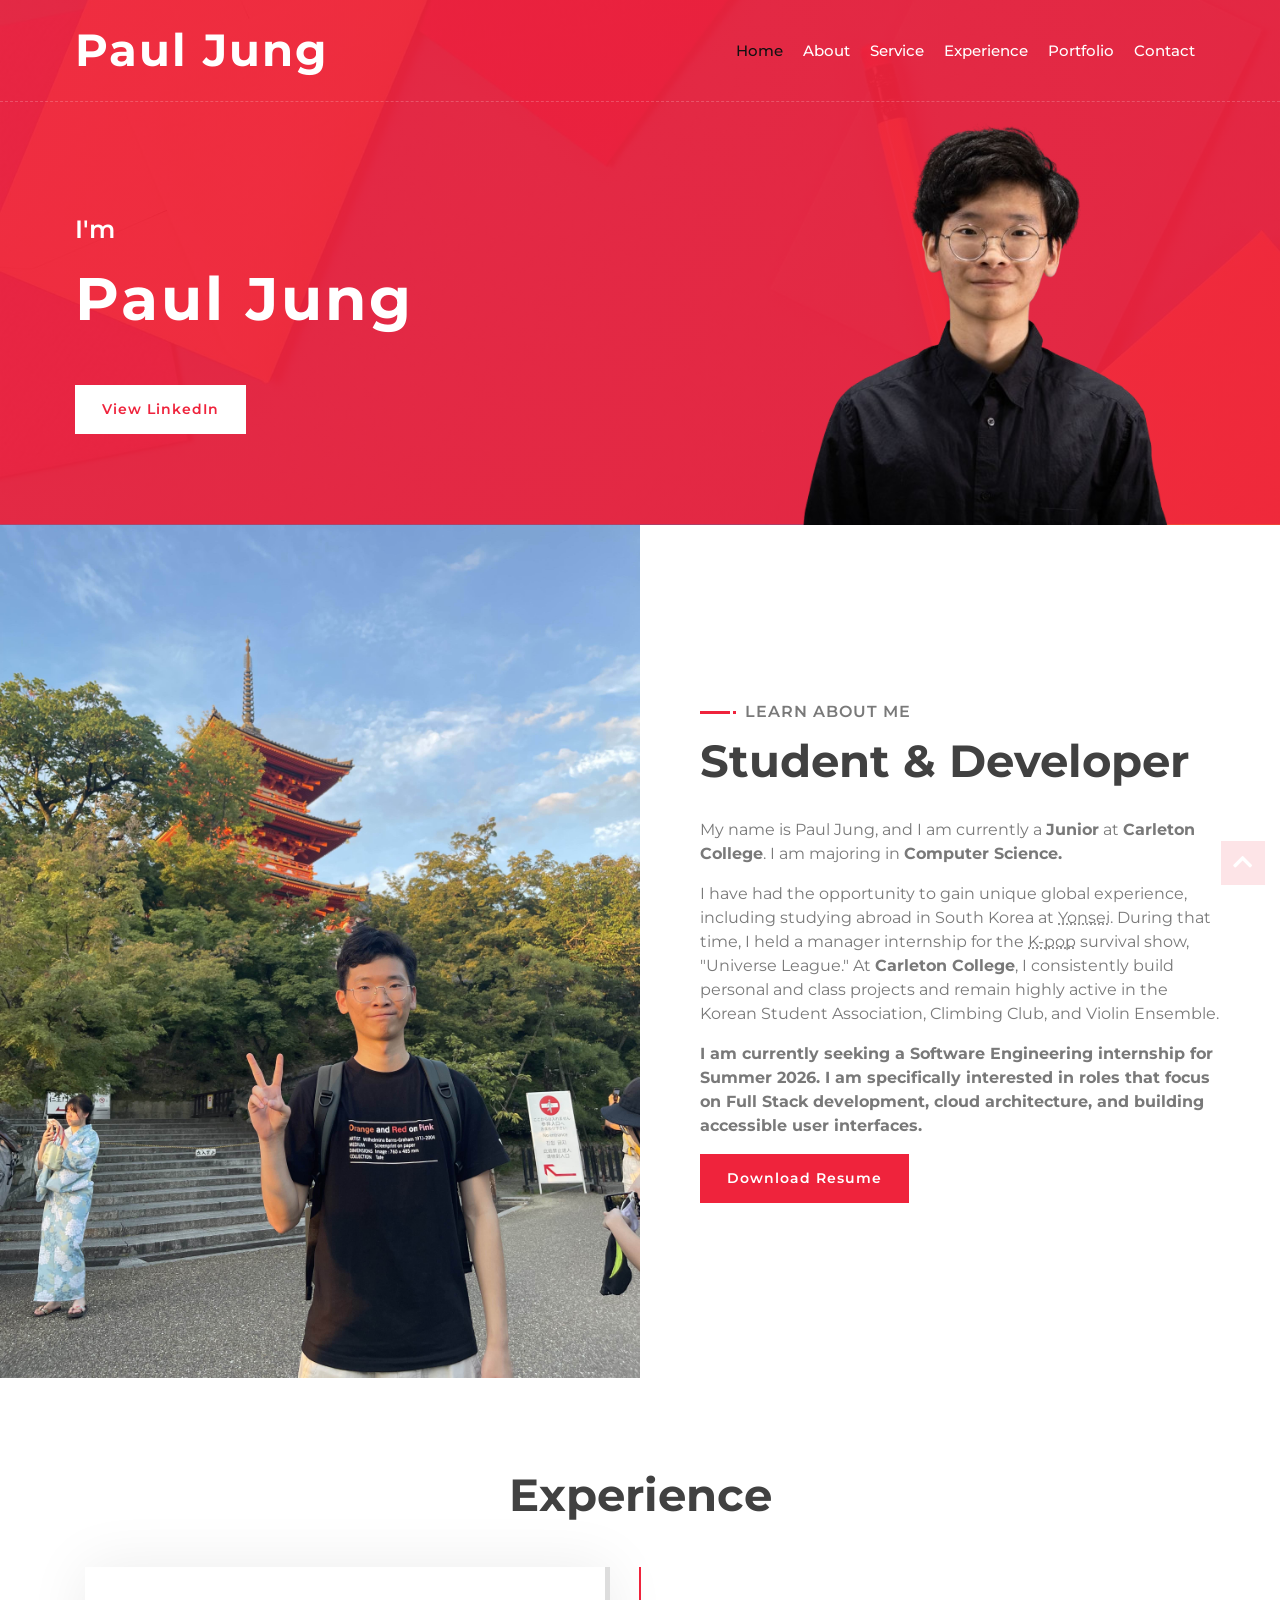
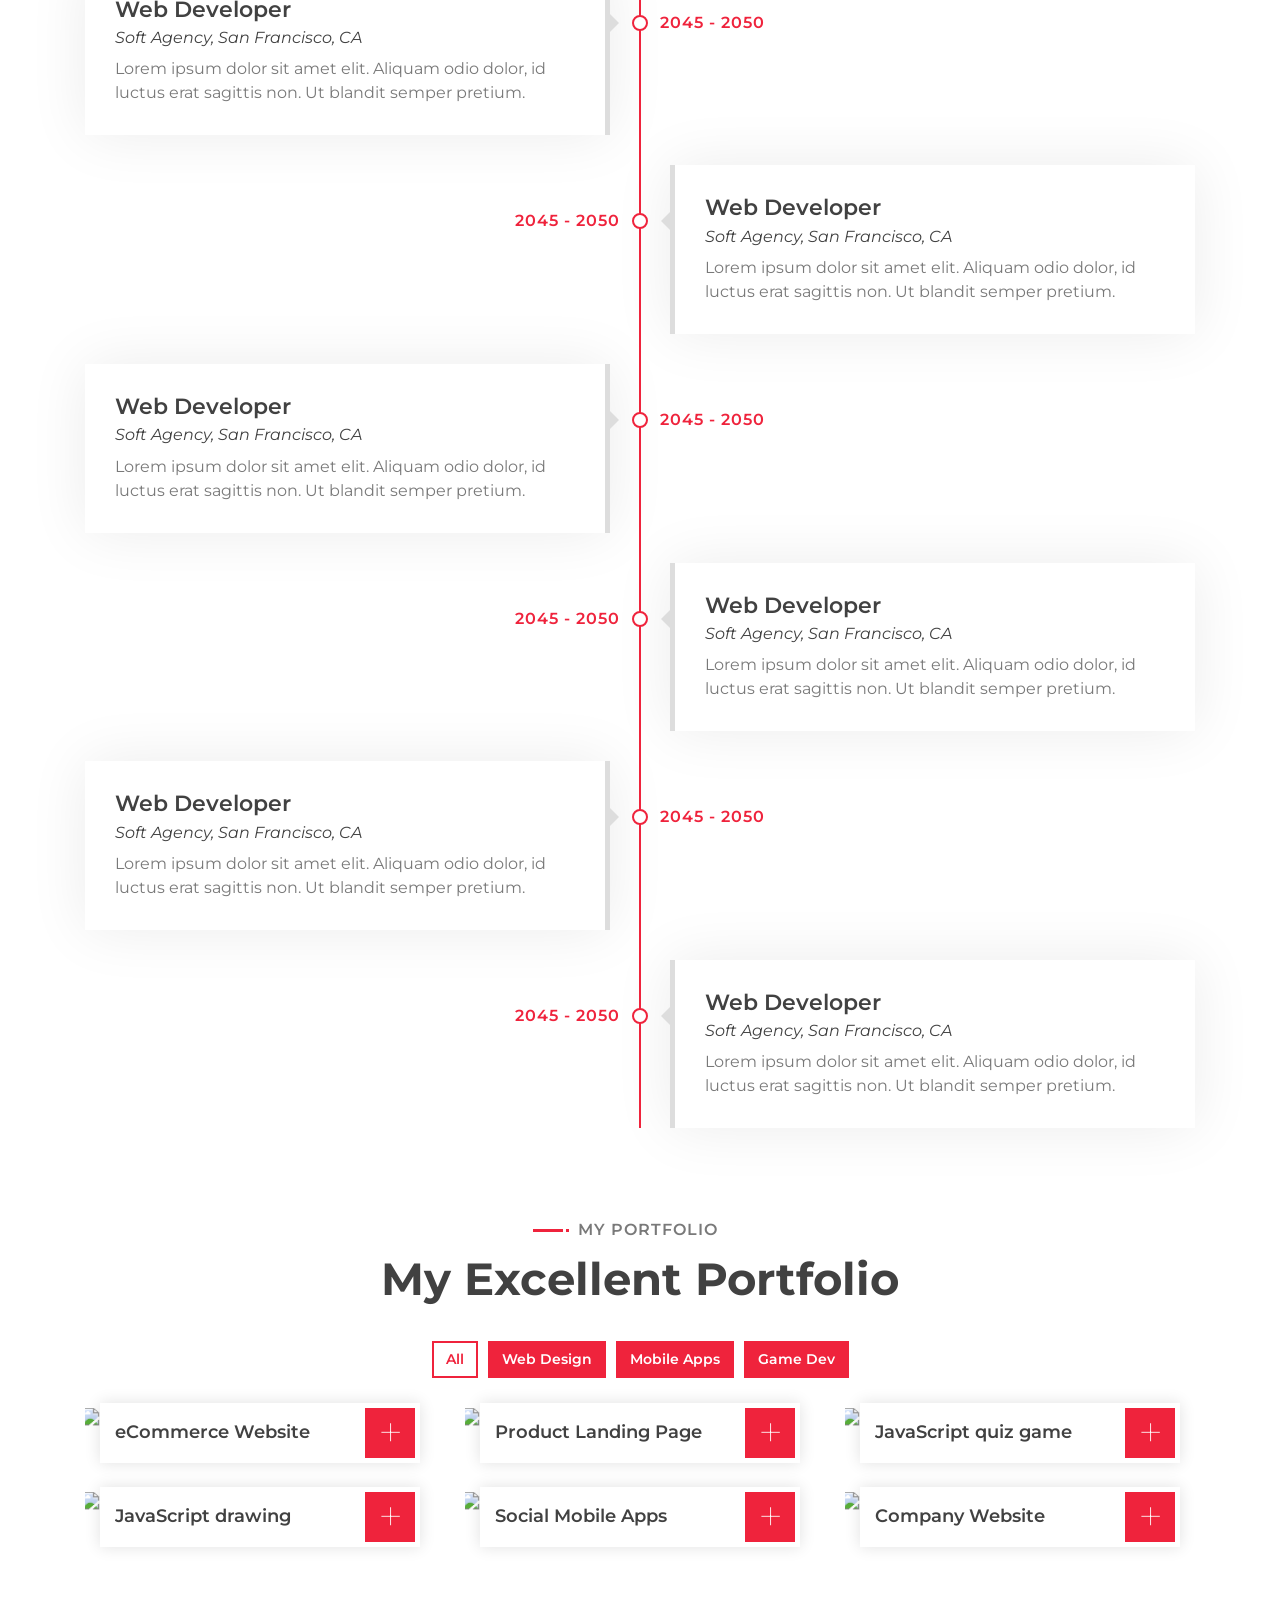
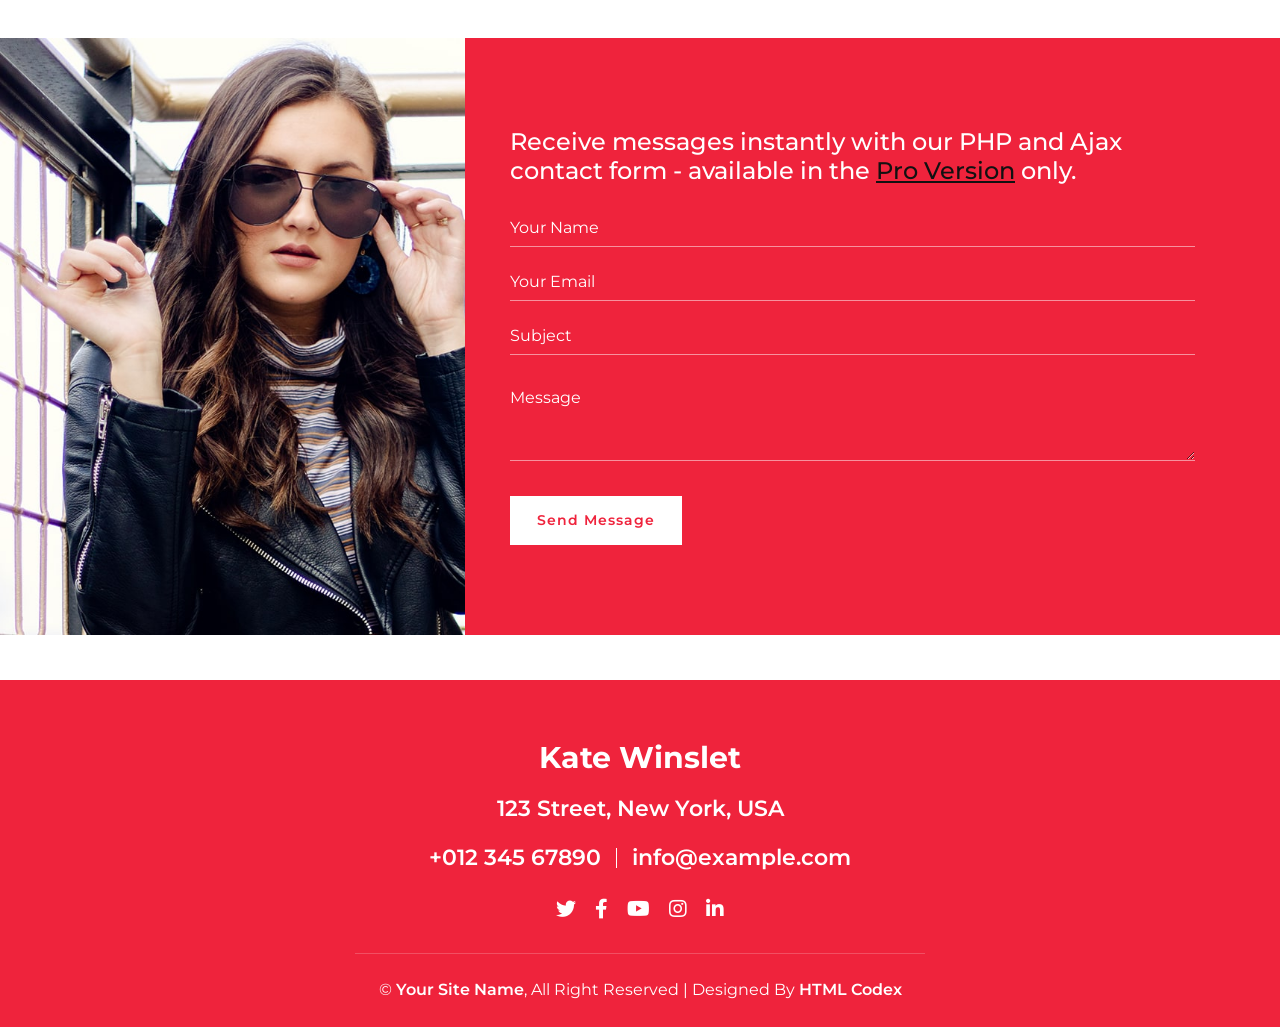
==== commit a2e11dc0: "Update alt text for about image" ====
--- a/index.html
+++ b/index.html
@@ -81,7 +81,7 @@
                 <div class="row align-items-center">
                     <div class="col-lg-6">
                         <div class="about-img">
-                            <img src="img/about.jpg" alt="Paul Jung working on software development">
+                            <img src="img/about.jpg" alt="Paul Jung">
                         </div>
                     </div>
                     <div class="col-lg-6">
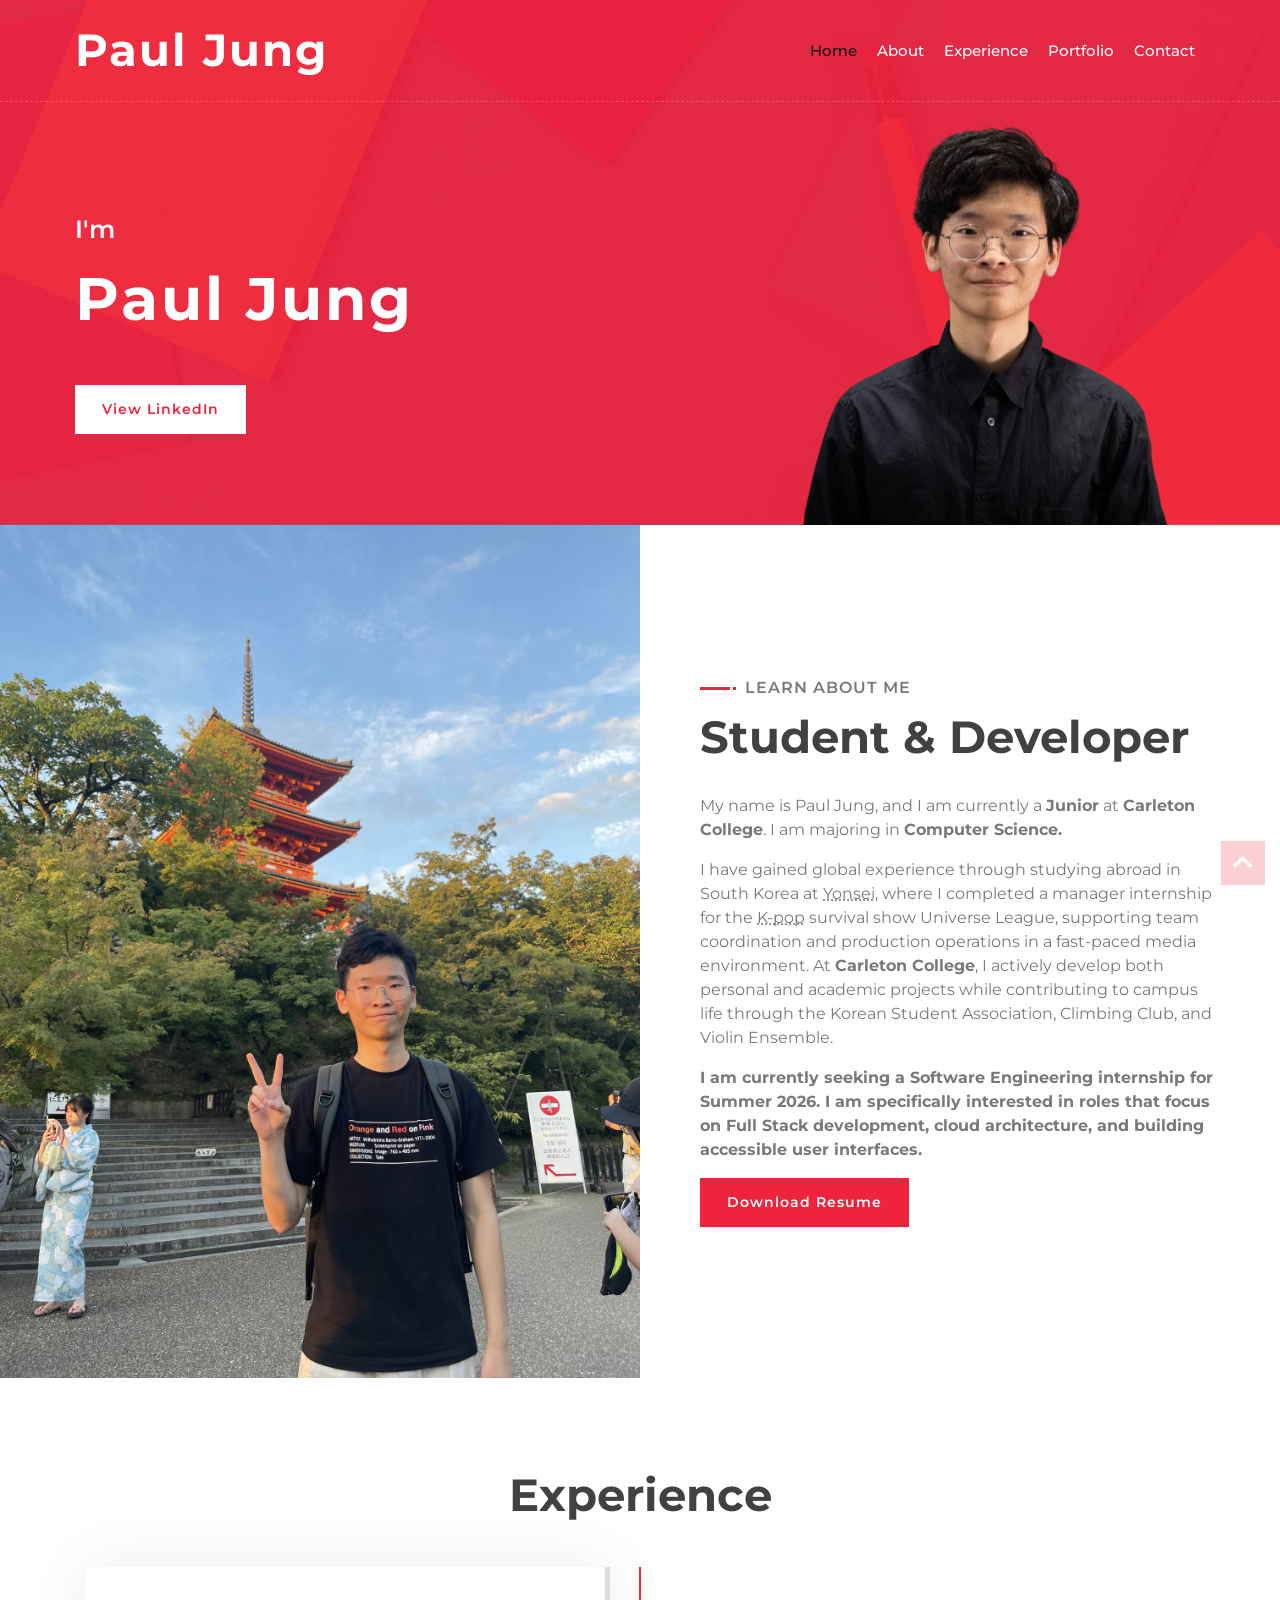
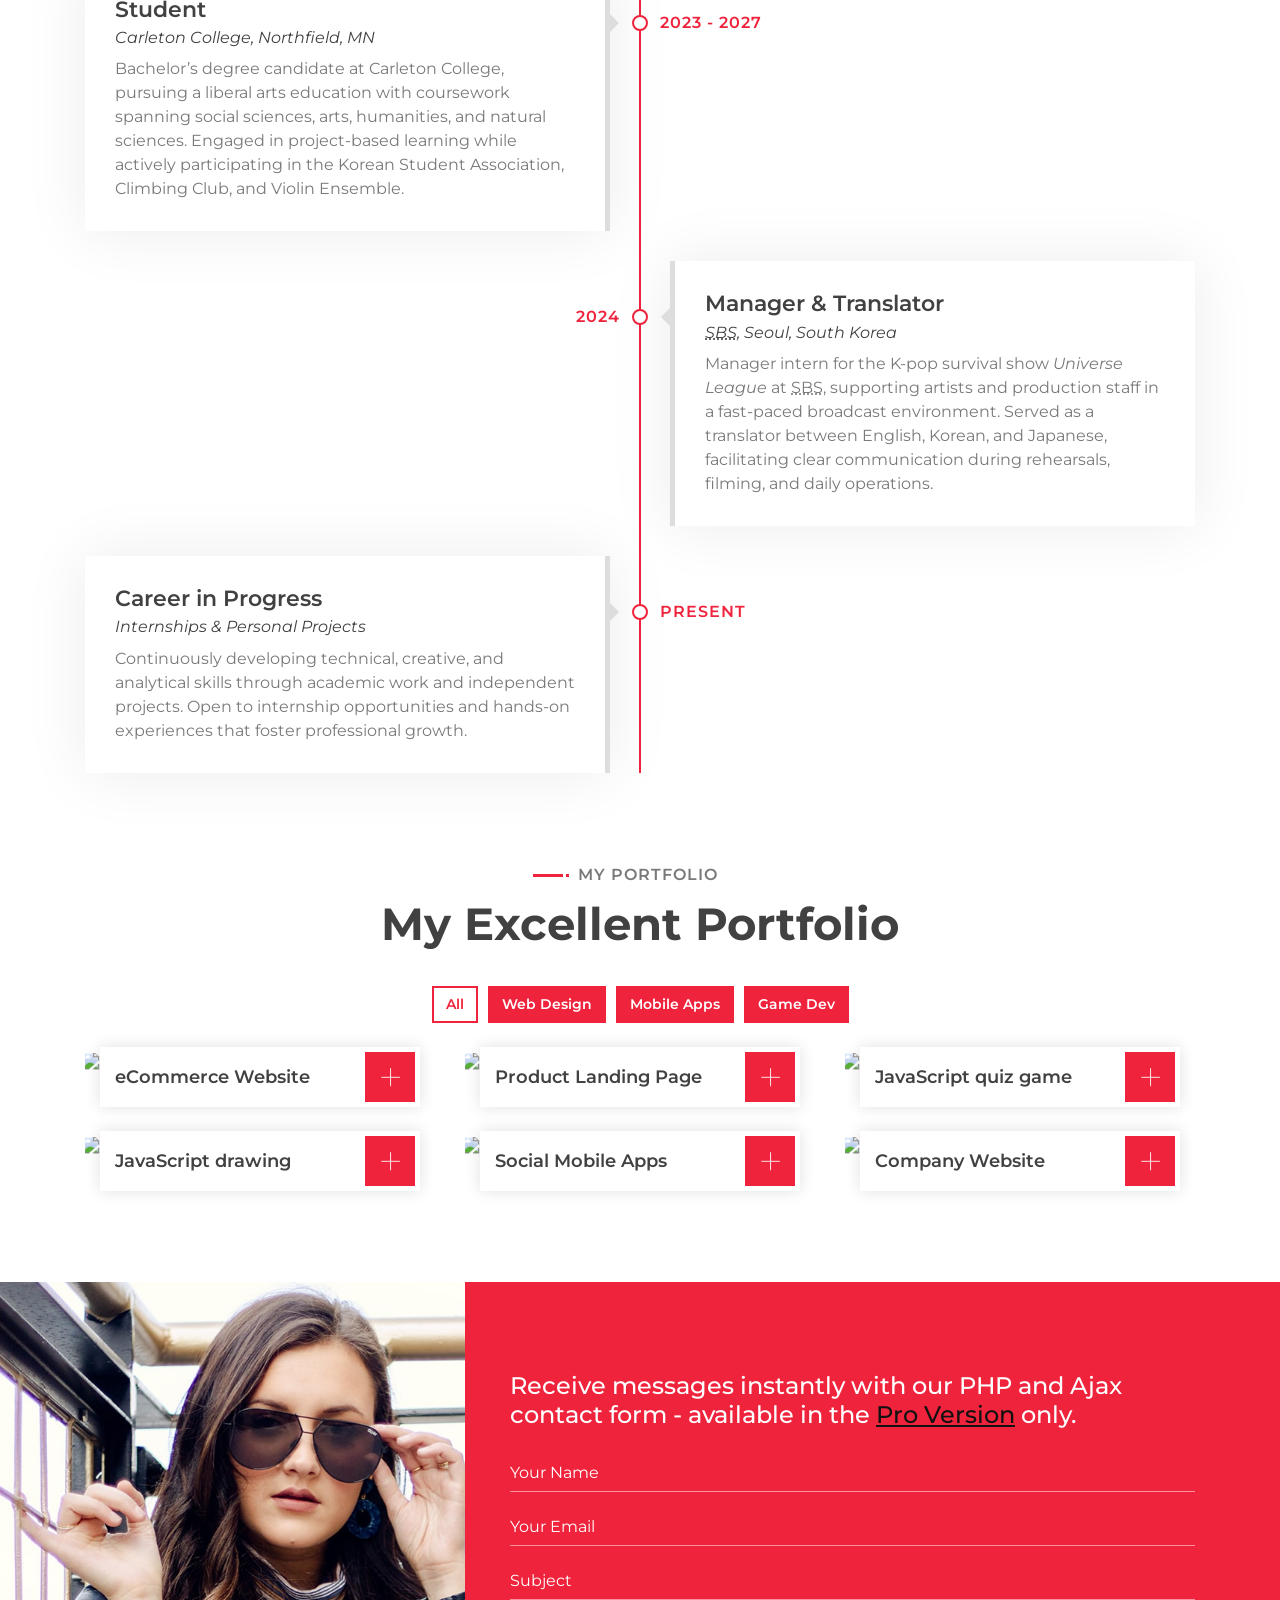
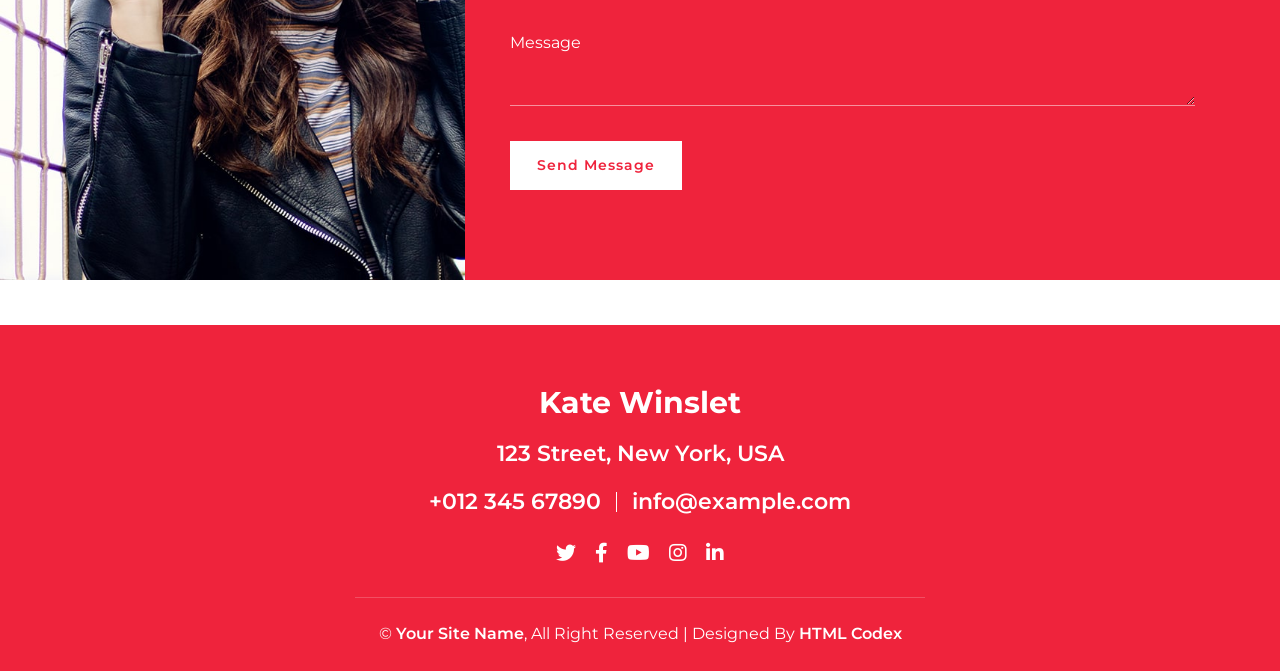
==== commit 772bf8ec: "Refactor experience section and update personal information on homepage" ====
--- a/index.html
+++ b/index.html
@@ -36,7 +36,6 @@
                     <div class="navbar-nav ml-auto">
                         <a href="#home" class="nav-item nav-link active">Home</a>
                         <a href="#about" class="nav-item nav-link">About</a>
-                        <a href="#service" class="nav-item nav-link">Service</a>
                         <a href="#experience" class="nav-item nav-link">Experience</a>
                         <a href="#portfolio" class="nav-item nav-link">Portfolio</a>
                         <a href="#contact" class="nav-item nav-link">Contact</a>
@@ -97,12 +96,14 @@
                                 </p>
                                 <p>
                                     <p>
-                                    I have had the opportunity to gain unique global experience, including studying 
-                                    abroad in South Korea at <abbr title="Yonsei University">Yonsei</abbr>. During 
-                                    that time, I held a manager internship for the <abbr title="Korean Pop">K-pop</abbr> 
-                                    survival show, "Universe League." At <strong>Carleton College</strong>, I 
-                                    consistently build personal and class projects and remain highly active in the 
-                                    Korean Student Association, Climbing Club, and Violin Ensemble.
+                                    I have gained global experience through studying abroad in South Korea at 
+                                    <abbr title="Yonsei University">Yonsei</abbr>, where I completed a manager 
+                                    internship for the <abbr title="Korean Pop">K-pop</abbr> survival show 
+                                    Universe League, supporting team coordination and production operations in a 
+                                    fast-paced media environment. At <strong>Carleton College</strong>, 
+                                    I actively develop both personal and academic projects while contributing 
+                                    to campus life through the Korean Student Association, Climbing Club, and 
+                                    Violin Ensemble.
                                 </p>
                                 </p>
                                 <p>
@@ -128,61 +129,36 @@
                 <div class="timeline">
                     <div class="timeline-item left wow slideInLeft" data-wow-delay="0.1s">
                         <div class="timeline-text">
-                            <div class="timeline-date">2045 - 2050</div>
-                            <h2>Web Developer</h2>
-                            <h4>Soft Agency, San Francisco, CA</h4>
+                            <div class="timeline-date">2023 - 2027</div>
+                            <h2>Student</h2>
+                            <h4>Carleton College, Northfield, MN</h4>
                             <p>
-                                Lorem ipsum dolor sit amet elit. Aliquam odio dolor, id luctus erat sagittis non. Ut blandit semper pretium.
+                            Bachelor’s degree candidate at Carleton College, pursuing a liberal arts education with coursework 
+                            spanning social sciences, arts, humanities, and natural sciences. Engaged in project-based learning 
+                            while actively participating in the Korean Student Association, Climbing Club, and Violin Ensemble.
                             </p>
                         </div>
                     </div>
                     <div class="timeline-item right wow slideInRight" data-wow-delay="0.1s">
                         <div class="timeline-text">
-                            <div class="timeline-date">2045 - 2050</div>
-                            <h2>Web Developer</h2>
-                            <h4>Soft Agency, San Francisco, CA</h4>
+                            <div class="timeline-date">2024</div>
+                            <h2>Manager & Translator</h2>
+                            <h4><abbr title="Seoul Broadcasting System">SBS</abbr>, Seoul, South Korea</h4>
                             <p>
-                                Lorem ipsum dolor sit amet elit. Aliquam odio dolor, id luctus erat sagittis non. Ut blandit semper pretium.
+                            Manager intern for the K-pop survival show <em>Universe League</em> at <abbr title="Seoul Broadcasting System">SBS</abbr>, 
+                            supporting artists and production staff in a fast-paced broadcast environment. Served as a translator between English, Korean, and Japanese, 
+                            facilitating clear communication during rehearsals, filming, and daily operations.
                             </p>
+
                         </div>
                     </div>
                     <div class="timeline-item left wow slideInLeft" data-wow-delay="0.1s">
                         <div class="timeline-text">
-                            <div class="timeline-date">2045 - 2050</div>
-                            <h2>Web Developer</h2>
-                            <h4>Soft Agency, San Francisco, CA</h4>
+                            <div class="timeline-date">Present</div>
+                            <h2>Career in Progress</h2>
+                            <h4>Internships & Personal Projects</h4>
                             <p>
-                                Lorem ipsum dolor sit amet elit. Aliquam odio dolor, id luctus erat sagittis non. Ut blandit semper pretium.
-                            </p>
-                        </div>
-                    </div>
-                    <div class="timeline-item right wow slideInRight" data-wow-delay="0.1s">
-                        <div class="timeline-text">
-                            <div class="timeline-date">2045 - 2050</div>
-                            <h2>Web Developer</h2>
-                            <h4>Soft Agency, San Francisco, CA</h4>
-                            <p>
-                                Lorem ipsum dolor sit amet elit. Aliquam odio dolor, id luctus erat sagittis non. Ut blandit semper pretium.
-                            </p>
-                        </div>
-                    </div>
-                    <div class="timeline-item left wow slideInLeft" data-wow-delay="0.1s">
-                        <div class="timeline-text">
-                            <div class="timeline-date">2045 - 2050</div>
-                            <h2>Web Developer</h2>
-                            <h4>Soft Agency, San Francisco, CA</h4>
-                            <p>
-                                Lorem ipsum dolor sit amet elit. Aliquam odio dolor, id luctus erat sagittis non. Ut blandit semper pretium.
-                            </p>
-                        </div>
-                    </div>
-                    <div class="timeline-item right wow slideInRight" data-wow-delay="0.1s">
-                        <div class="timeline-text">
-                            <div class="timeline-date">2045 - 2050</div>
-                            <h2>Web Developer</h2>
-                            <h4>Soft Agency, San Francisco, CA</h4>
-                            <p>
-                                Lorem ipsum dolor sit amet elit. Aliquam odio dolor, id luctus erat sagittis non. Ut blandit semper pretium.
+                                Continuously developing technical, creative, and analytical skills through academic work and independent projects. Open to internship opportunities and hands-on experiences that foster professional growth.
                             </p>
                         </div>
                     </div>
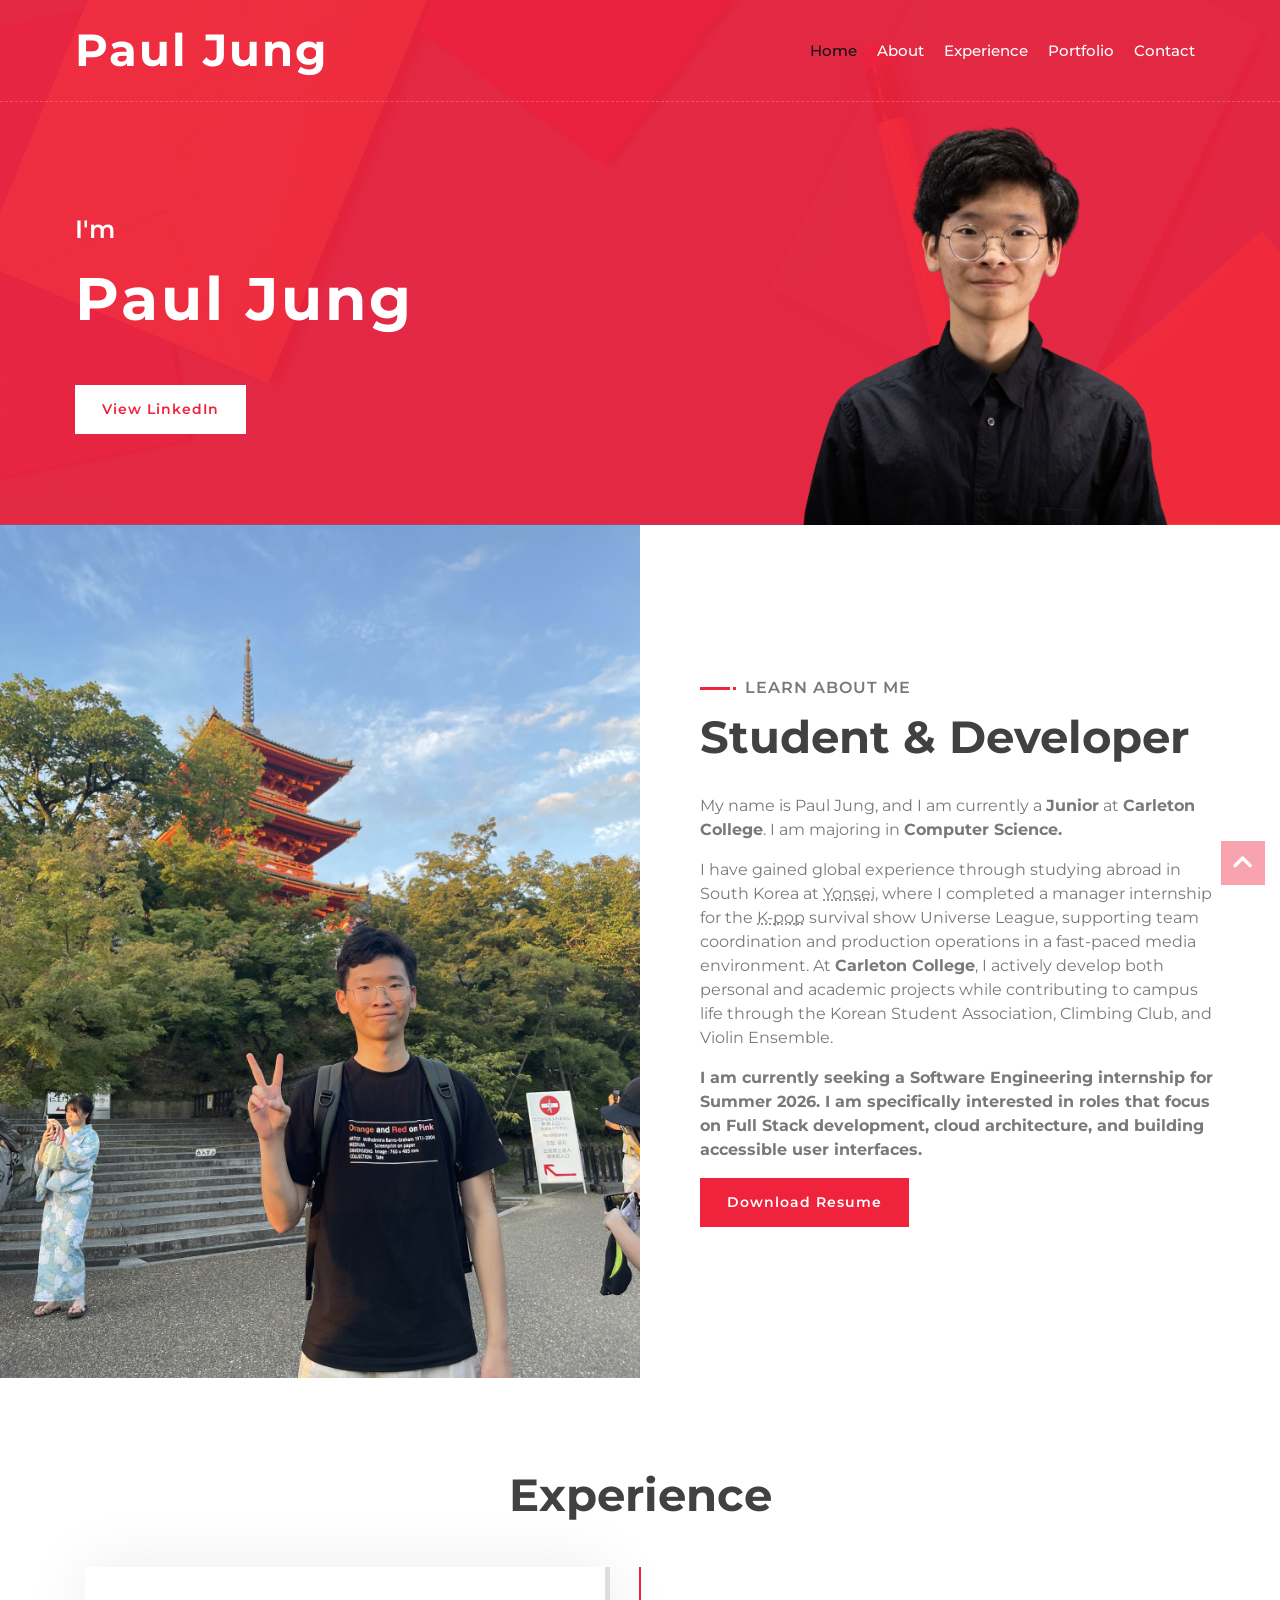
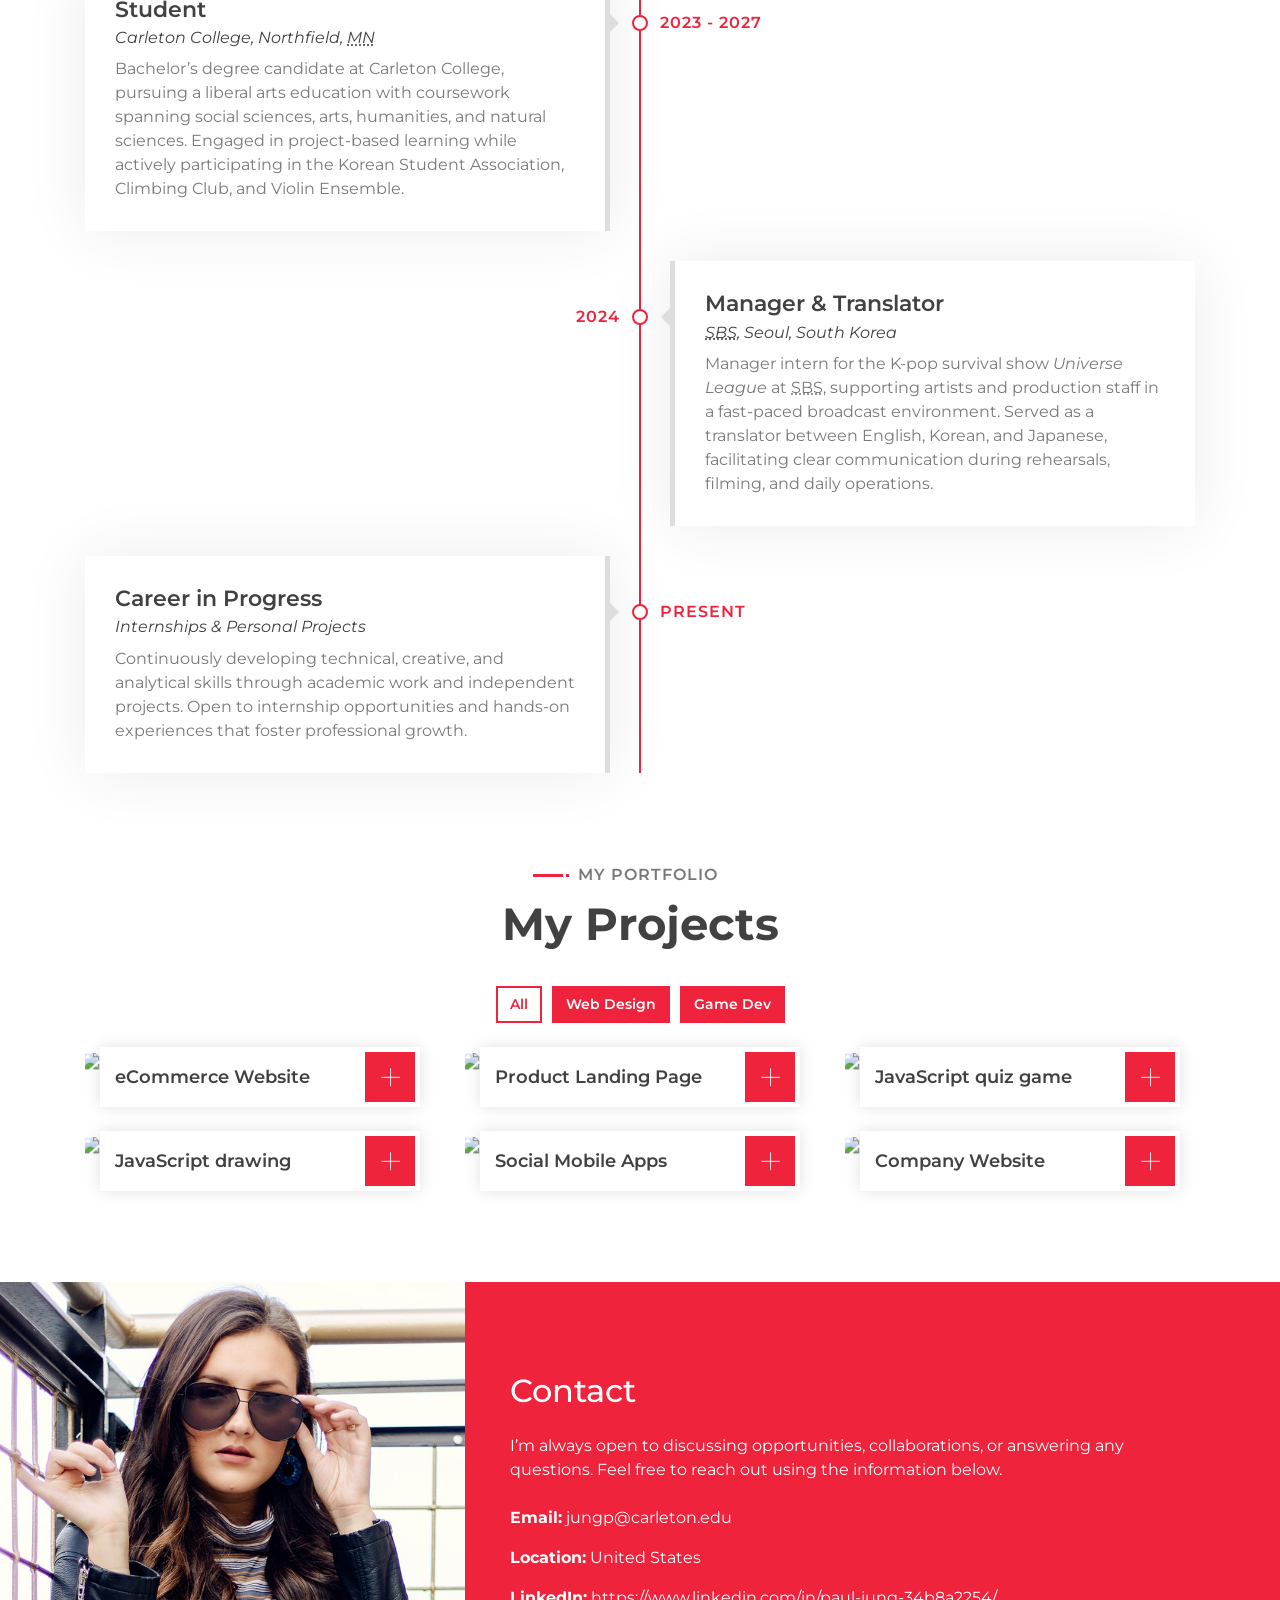
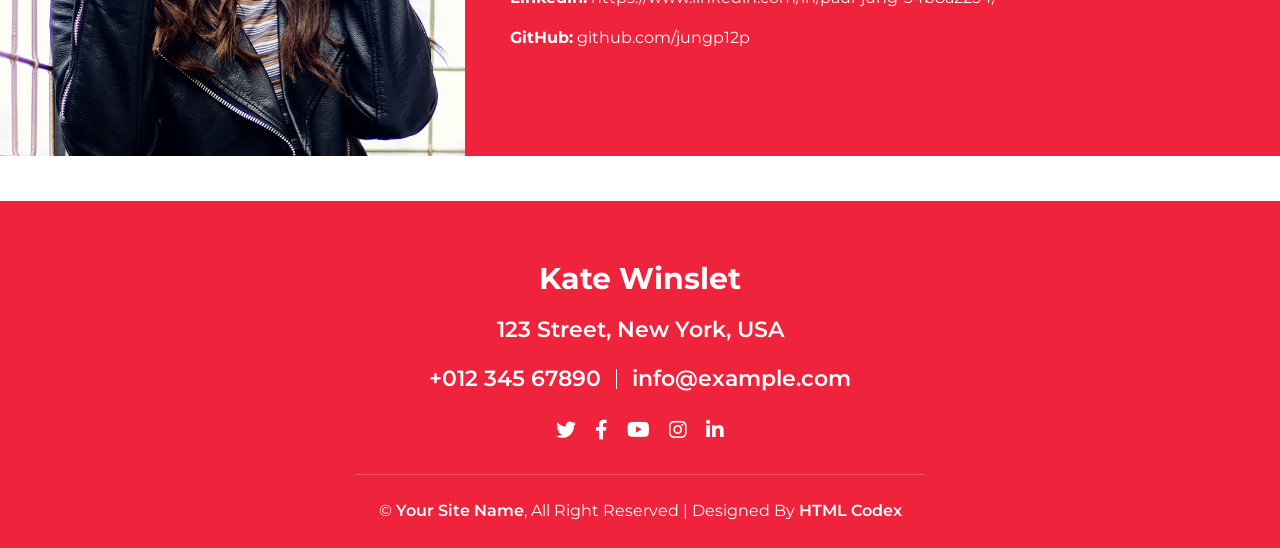
==== commit 94cfb1b2: "Update education details and enhance contact section with personal information" ====
--- a/index.html
+++ b/index.html
@@ -131,7 +131,7 @@
                         <div class="timeline-text">
                             <div class="timeline-date">2023 - 2027</div>
                             <h2>Student</h2>
-                            <h4>Carleton College, Northfield, MN</h4>
+                            <h4>Carleton College, Northfield, <abbr title="Minnesota">MN</abbr></h4>
                             <p>
                             Bachelor’s degree candidate at Carleton College, pursuing a liberal arts education with coursework 
                             spanning social sciences, arts, humanities, and natural sciences. Engaged in project-based learning 
@@ -172,14 +172,13 @@
             <div class="container">
                 <div class="section-header text-center wow zoomIn" data-wow-delay="0.1s">
                     <p>My Portfolio</p>
-                    <h2>My Excellent Portfolio</h2>
+                    <h2>My Projects</h2>
                 </div>
                 <div class="row">
                     <div class="col-12">
                         <ul id="portfolio-filter">
                             <li data-filter="*" class="filter-active">All</li>
                             <li data-filter=".filter-1">Web Design</li>
-                            <li data-filter=".filter-2">Mobile Apps</li>
                             <li data-filter=".filter-3">Game Dev</li>
                         </ul>
                     </div>
@@ -264,30 +263,27 @@
                         <div class="col-md-4"></div>
                         <div class="col-md-8">
                             <div class="contact-form">
-                                <h4 class="text-white mb-4">Receive messages instantly with our PHP and Ajax contact form - available in the <a href="https://htmlcodex.com/downloading/?item=1011" style="color: #111111; text-decoration: underline;">Pro Version</a> only.</h4>
-                                <form>
-                                    <div class="control-group mb-3">
-                                        <input type="text" class="form-control" placeholder="Your Name" />
-                                    </div>
-                                    <div class="control-group mb-3">
-                                        <input type="email" class="form-control" placeholder="Your Email" />
-                                    </div>
-                                    <div class="control-group mb-3">
-                                        <input type="text" class="form-control" placeholder="Subject" />
-                                    </div>
-                                    <div class="control-group">
-                                        <textarea class="form-control" placeholder="Message"></textarea>
-                                    </div>
-                                    <div>
-                                        <button class="btn">Send Message</button>
-                                    </div>
-                                </form>
-                            </div>
-                        </div>
-                    </div>
-                </div>
-            </div>
-        </div>
+                                <h2 class="text-white mb-4">Contact</h2>
+                                <p class="text-white mb-4">
+                                    I’m always open to discussing opportunities, collaborations, or answering any questions.
+                                    Feel free to reach out using the information below.
+                                </p>
+
+                                <div class="contact-info text-white">
+                                    <p><strong>Email:</strong> <a href="jungp@carleton.edu" class="text-white">jungp@carleton.edu</a></p>
+                                    <p><strong>Location:</strong> United States</p>
+                                    <p><strong>LinkedIn:</strong> <a href="https://www.linkedin.com/in/paul-jung-34b8a2254/" target="_blank" class="text-white">https://www.linkedin.com/in/paul-jung-34b8a2254/</a></p>
+                                    <p><strong>GitHub:</strong> <a href="github.com/jungp12p" target="_blank" class="text-white">github.com/jungp12p</a></p>
+                                </div>
+
+                            </div>
+                        </div>
+                    </div>
+                </div>
+            </div>
+        </div>
+        <!-- Contact End -->
+
         <!-- Contact End -->
 
         <!-- Footer Start -->
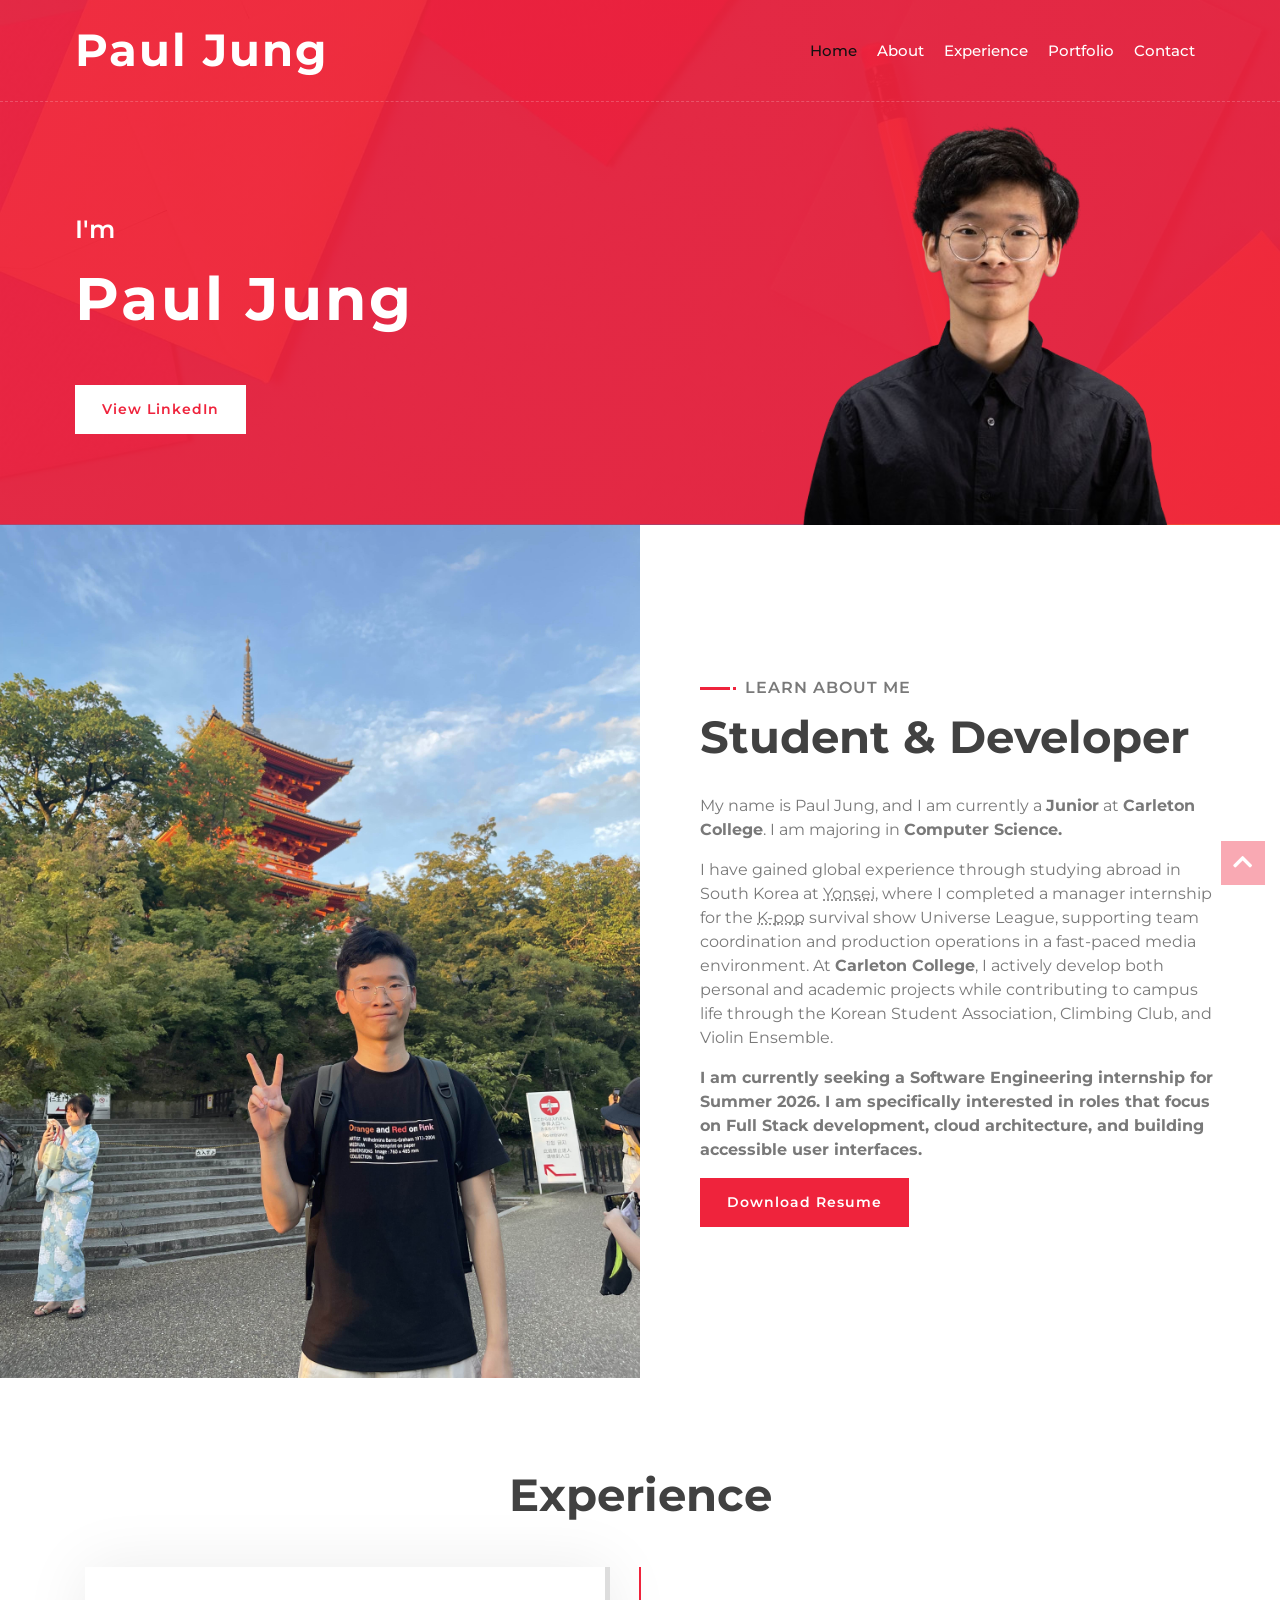
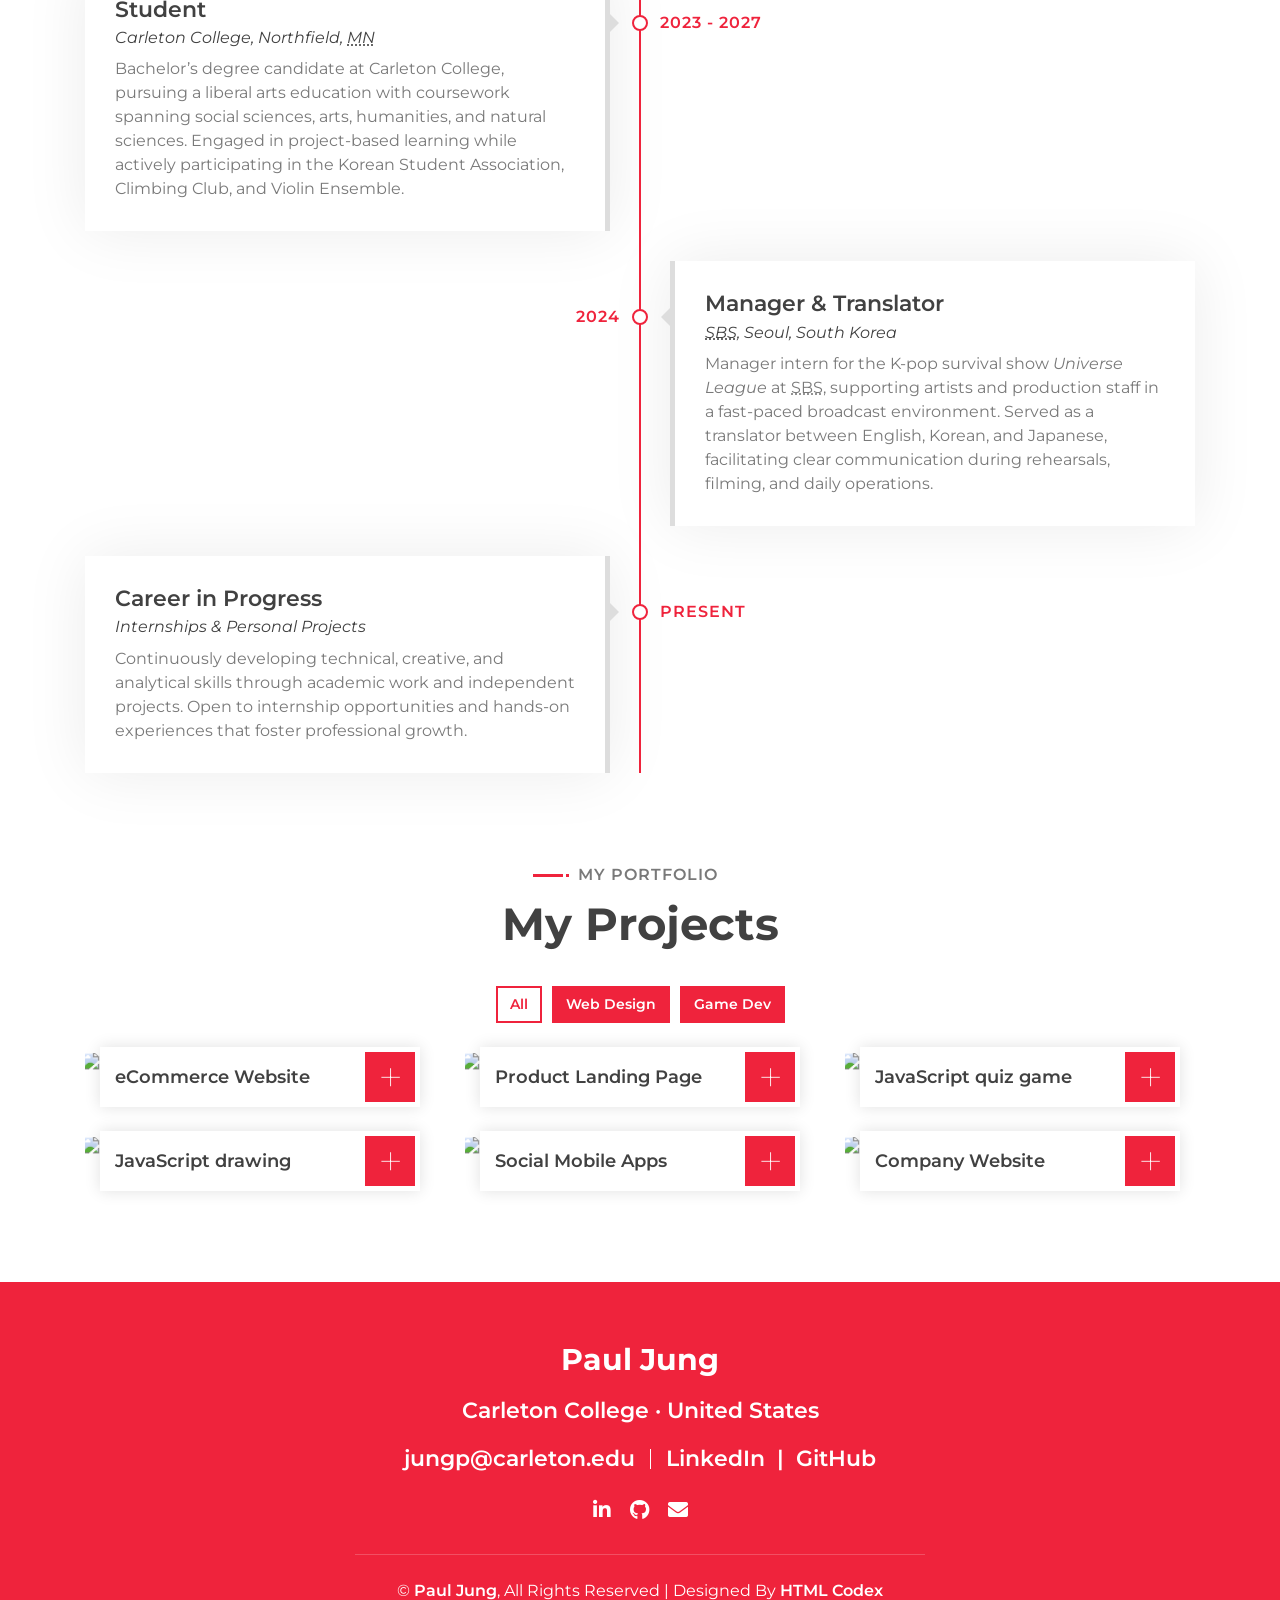
==== commit 15983acc: "Update footer section with personal information and remove contact section" ====
--- a/index.html
+++ b/index.html
@@ -255,68 +255,56 @@
         </div>
         <!-- Portfolio End -->
         
-        <!-- Contact Start -->
-        <div class="contact wow fadeInUp" data-wow-delay="0.1s" id="contact">
-            <div class="container-fluid">
-                <div class="container">
-                    <div class="row align-items-center">
-                        <div class="col-md-4"></div>
-                        <div class="col-md-8">
-                            <div class="contact-form">
-                                <h2 class="text-white mb-4">Contact</h2>
-                                <p class="text-white mb-4">
-                                    I’m always open to discussing opportunities, collaborations, or answering any questions.
-                                    Feel free to reach out using the information below.
-                                </p>
-
-                                <div class="contact-info text-white">
-                                    <p><strong>Email:</strong> <a href="jungp@carleton.edu" class="text-white">jungp@carleton.edu</a></p>
-                                    <p><strong>Location:</strong> United States</p>
-                                    <p><strong>LinkedIn:</strong> <a href="https://www.linkedin.com/in/paul-jung-34b8a2254/" target="_blank" class="text-white">https://www.linkedin.com/in/paul-jung-34b8a2254/</a></p>
-                                    <p><strong>GitHub:</strong> <a href="github.com/jungp12p" target="_blank" class="text-white">github.com/jungp12p</a></p>
-                                </div>
-
-                            </div>
-                        </div>
-                    </div>
-                </div>
-            </div>
-        </div>
-        <!-- Contact End -->
-
-        <!-- Contact End -->
-
         <!-- Footer Start -->
-        <div class="footer wow fadeIn" data-wow-delay="0.3s">
+        <div class="footer wow fadeIn" data-wow-delay="0.3s" id="contact">
             <div class="container-fluid">
                 <div class="container">
                     <div class="footer-info">
-                        <h2>Kate Winslet</h2>
-                        <h3>123 Street, New York, USA</h3>
+                        <h2>Paul Jung</h2>
+                        <h3>Carleton College · United States</h3>
                         <div class="footer-menu">
-                            <p>+012 345 67890</p>
-                            <p>info@example.com</p>
-                        </div>
+                            <p>
+                                <a href="mailto:jungp@carleton.edu" class="text-white">
+                                    jungp@carleton.edu
+                                </a>
+                            </p>
+                            <p>
+                                <a href="https://www.linkedin.com/in/paul-jung-34b8a2254/" 
+                                target="_blank" class="text-white">
+                                    LinkedIn
+                                </a>
+                                &nbsp;|&nbsp;
+                                <a href="https://github.com/jungp12p" 
+                                target="_blank" class="text-white">
+                                    GitHub
+                                </a>
+                            </p>
+                        </div>
+
                         <div class="footer-social">
-                            <a href=""><i class="fab fa-twitter"></i></a>
-                            <a href=""><i class="fab fa-facebook-f"></i></a>
-                            <a href=""><i class="fab fa-youtube"></i></a>
-                            <a href=""><i class="fab fa-instagram"></i></a>
-                            <a href=""><i class="fab fa-linkedin-in"></i></a>
-                        </div>
-                    </div>
-                </div>
+                            <a href="https://www.linkedin.com/in/paul-jung-34b8a2254/" target="_blank">
+                                <i class="fab fa-linkedin-in"></i>
+                            </a>
+                            <a href="https://github.com/jungp12p" target="_blank">
+                                <i class="fab fa-github"></i>
+                            </a>
+                            <a href="mailto:jungp@carleton.edu">
+                                <i class="fas fa-envelope"></i>
+                            </a>
+                        </div>
+                    </div>
+                </div>
+
                 <div class="container copyright">
-                    <p>&copy; <a href="#">Your Site Name</a>, All Right Reserved | 
-					
-					<!--/*** The author’s attribution link must remain intact in the template. ***/-->
-                    <!--/*** If you wish to remove this credit link, please purchase the Pro Version . ***/-->
-                    Designed By <a href="https://htmlcodex.com">HTML Codex</a></p>
+                    <p>
+                        &copy; <a href="#">Paul Jung</a>, All Rights Reserved |
+                        Designed By <a href="https://htmlcodex.com">HTML Codex</a>
+                    </p>
                 </div>
             </div>
         </div>
         <!-- Footer End -->
-        
+    
         
         <!-- Back to top button -->
         <a href="#" class="btn back-to-top"><i class="fa fa-chevron-up"></i></a>
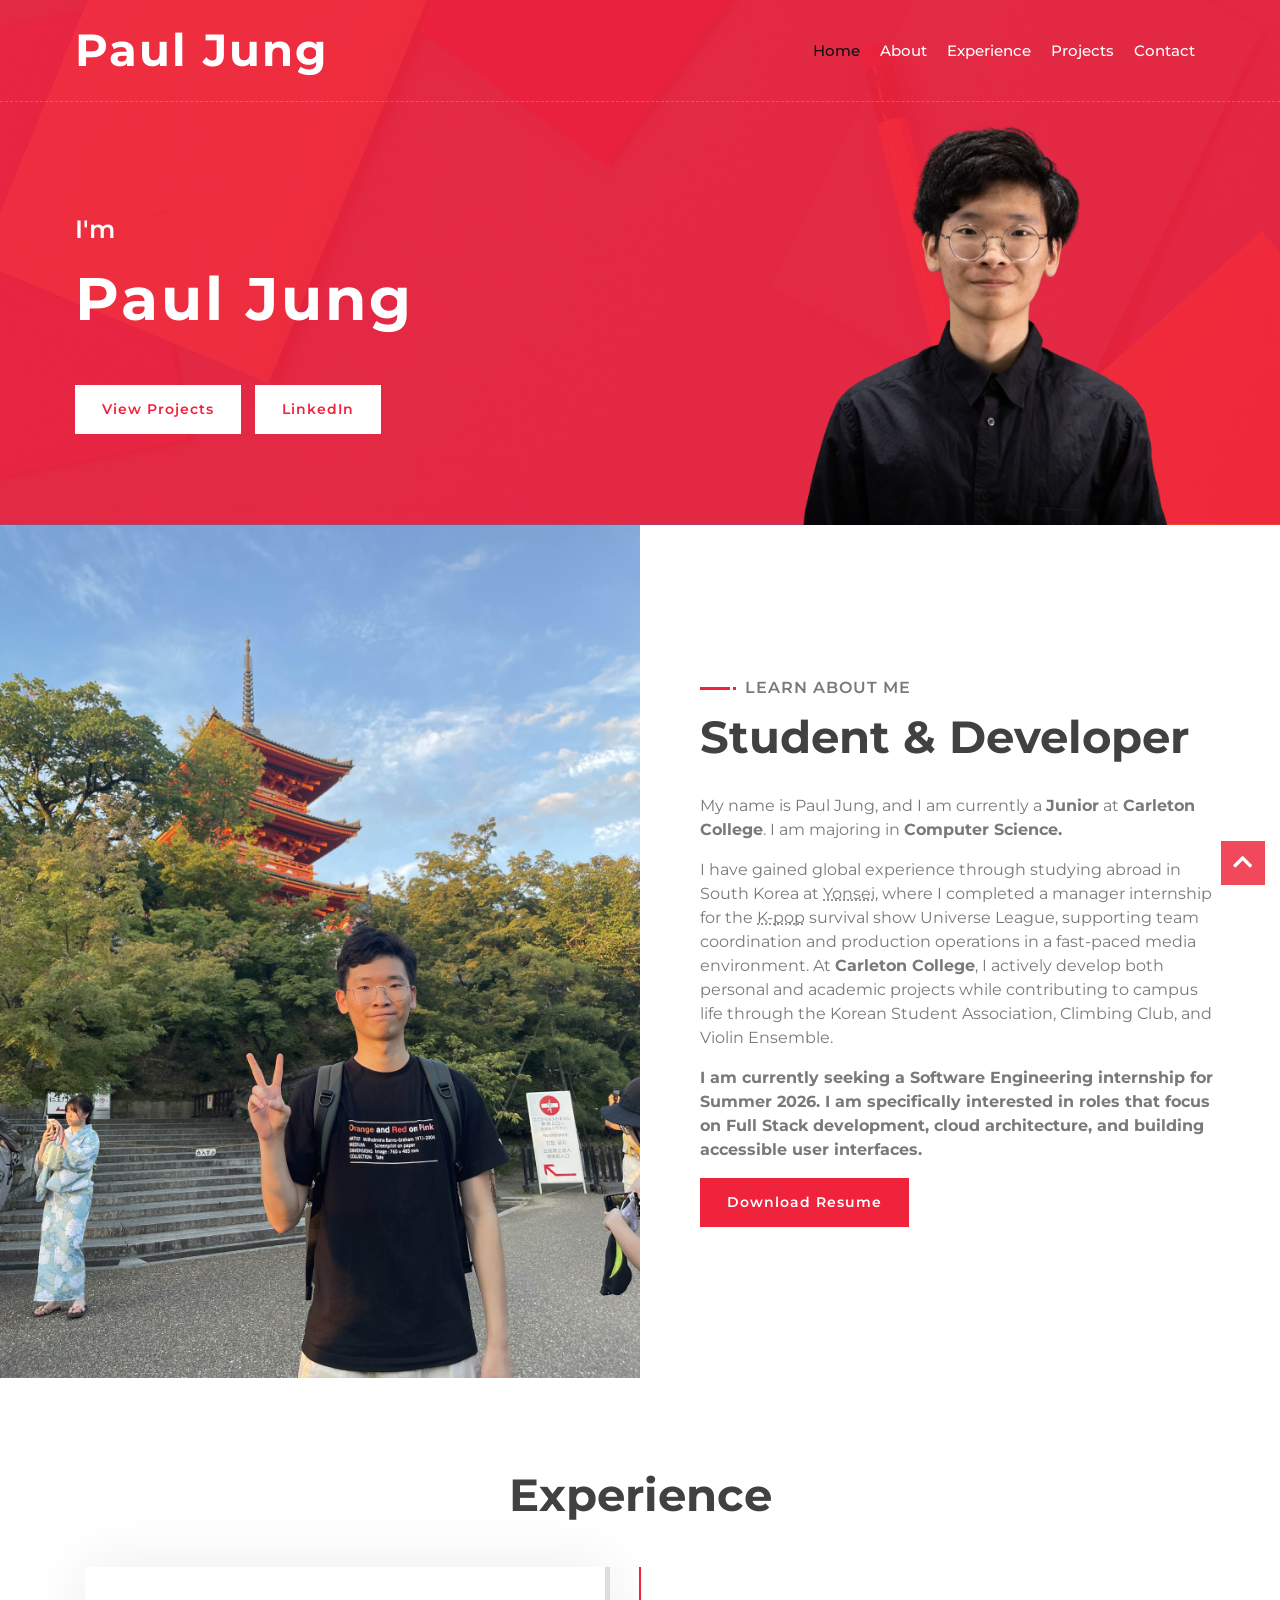
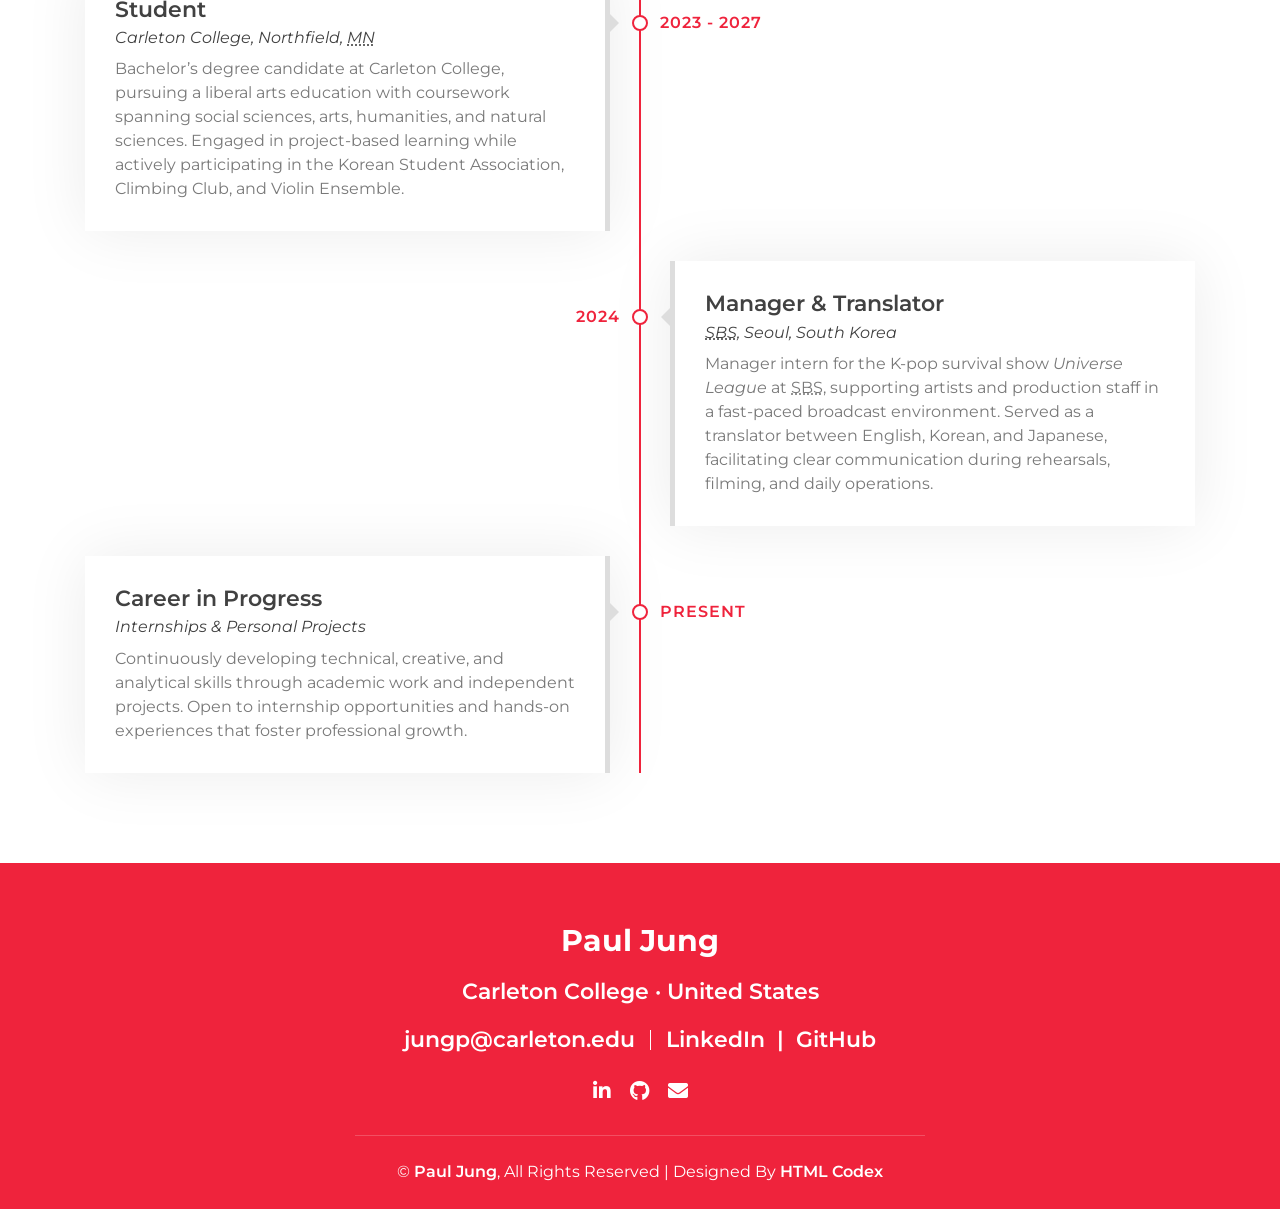
==== commit 469e2295: "Update navigation links to point to the new projects page and remove the portfolio section" ====
--- a/index.html
+++ b/index.html
@@ -37,7 +37,7 @@
                         <a href="#home" class="nav-item nav-link active">Home</a>
                         <a href="#about" class="nav-item nav-link">About</a>
                         <a href="#experience" class="nav-item nav-link">Experience</a>
-                        <a href="#portfolio" class="nav-item nav-link">Portfolio</a>
+                        <a href="projects.html" class="nav-item nav-link">Projects</a>
                         <a href="#contact" class="nav-item nav-link">Contact</a>
                     </div>
                 </div>
@@ -60,7 +60,8 @@
                                 </div>
                             </div>
                             <div class="hero-btn">
-                                <a class="btn" href="https://www.linkedin.com/in/paul-jung-34b8a2254/" target="_blank">View LinkedIn</a>
+                                <a class="btn" href="projects.html">View Projects</a>
+                                <a class="btn" href="https://www.linkedin.com/in/paul-jung-34b8a2254/" target="_blank">LinkedIn</a>
                             </div>
                         </div>
                     </div>
@@ -166,94 +167,6 @@
             </div>
         </div>
         <!-- Job Experience End -->
-
-        <!-- Portfolio Start -->
-        <div class="portfolio" id="portfolio">
-            <div class="container">
-                <div class="section-header text-center wow zoomIn" data-wow-delay="0.1s">
-                    <p>My Portfolio</p>
-                    <h2>My Projects</h2>
-                </div>
-                <div class="row">
-                    <div class="col-12">
-                        <ul id="portfolio-filter">
-                            <li data-filter="*" class="filter-active">All</li>
-                            <li data-filter=".filter-1">Web Design</li>
-                            <li data-filter=".filter-3">Game Dev</li>
-                        </ul>
-                    </div>
-                </div>
-                <div class="row portfolio-container">
-                    <div class="col-lg-4 col-md-6 col-sm-12 portfolio-item filter-1 wow fadeInUp" data-wow-delay="0.0s">
-                        <div class="portfolio-wrap">
-                            <div class="portfolio-img">
-                                <img src="img/portfolio-1.jpg" alt="Image">
-                            </div>
-                            <div class="portfolio-text">
-                                <h3>eCommerce Website</h3>
-                                <a class="btn" href="img/portfolio-1.jpg" data-lightbox="portfolio">+</a>
-                            </div>
-                        </div>
-                    </div>
-                    <div class="col-lg-4 col-md-6 col-sm-12 portfolio-item filter-2 wow fadeInUp" data-wow-delay="0.2s">
-                        <div class="portfolio-wrap">
-                            <div class="portfolio-img">
-                                <img src="img/portfolio-2.jpg" alt="Image">
-                            </div>
-                            <div class="portfolio-text">
-                                <h3>Product Landing Page</h3>
-                                <a class="btn" href="img/portfolio-2.jpg" data-lightbox="portfolio">+</a>
-                            </div>
-                        </div>
-                    </div>
-                    <div class="col-lg-4 col-md-6 col-sm-12 portfolio-item filter-3 wow fadeInUp" data-wow-delay="0.4s">
-                        <div class="portfolio-wrap">
-                            <div class="portfolio-img">
-                                <img src="img/portfolio-3.jpg" alt="Image">
-                            </div>
-                            <div class="portfolio-text">
-                                <h3>JavaScript quiz game</h3>
-                                <a class="btn" href="img/portfolio-3.jpg" data-lightbox="portfolio">+</a>
-                            </div>
-                        </div>
-                    </div>
-                    <div class="col-lg-4 col-md-6 col-sm-12 portfolio-item filter-1 wow fadeInUp" data-wow-delay="0.6s">
-                        <div class="portfolio-wrap">
-                            <div class="portfolio-img">
-                                <img src="img/portfolio-4.jpg" alt="Image">
-                            </div>
-                            <div class="portfolio-text">
-                                <h3>JavaScript drawing</h3>
-                                <a class="btn" href="img/portfolio-4.jpg" data-lightbox="portfolio">+</a>
-                            </div>
-                        </div>
-                    </div>
-                    <div class="col-lg-4 col-md-6 col-sm-12 portfolio-item filter-2 wow fadeInUp" data-wow-delay="0.8s">
-                        <div class="portfolio-wrap">
-                            <div class="portfolio-img">
-                                <img src="img/portfolio-5.jpg" alt="Image">
-                            </div>
-                            <div class="portfolio-text">
-                                <h3>Social Mobile Apps</h3>
-                                <a class="btn" href="img/portfolio-5.jpg" data-lightbox="portfolio">+</a>
-                            </div>
-                        </div>
-                    </div>
-                    <div class="col-lg-4 col-md-6 col-sm-12 portfolio-item filter-3 wow fadeInUp" data-wow-delay="1s">
-                        <div class="portfolio-wrap">
-                            <div class="portfolio-img">
-                                <img src="img/portfolio-6.jpg" alt="Image">
-                            </div>
-                            <div class="portfolio-text">
-                                <h3>Company Website</h3>
-                                <a class="btn" href="img/portfolio-6.jpg" data-lightbox="portfolio">+</a>
-                            </div>
-                        </div>
-                    </div>
-                </div>
-            </div>
-        </div>
-        <!-- Portfolio End -->
         
         <!-- Footer Start -->
         <div class="footer wow fadeIn" data-wow-delay="0.3s" id="contact">
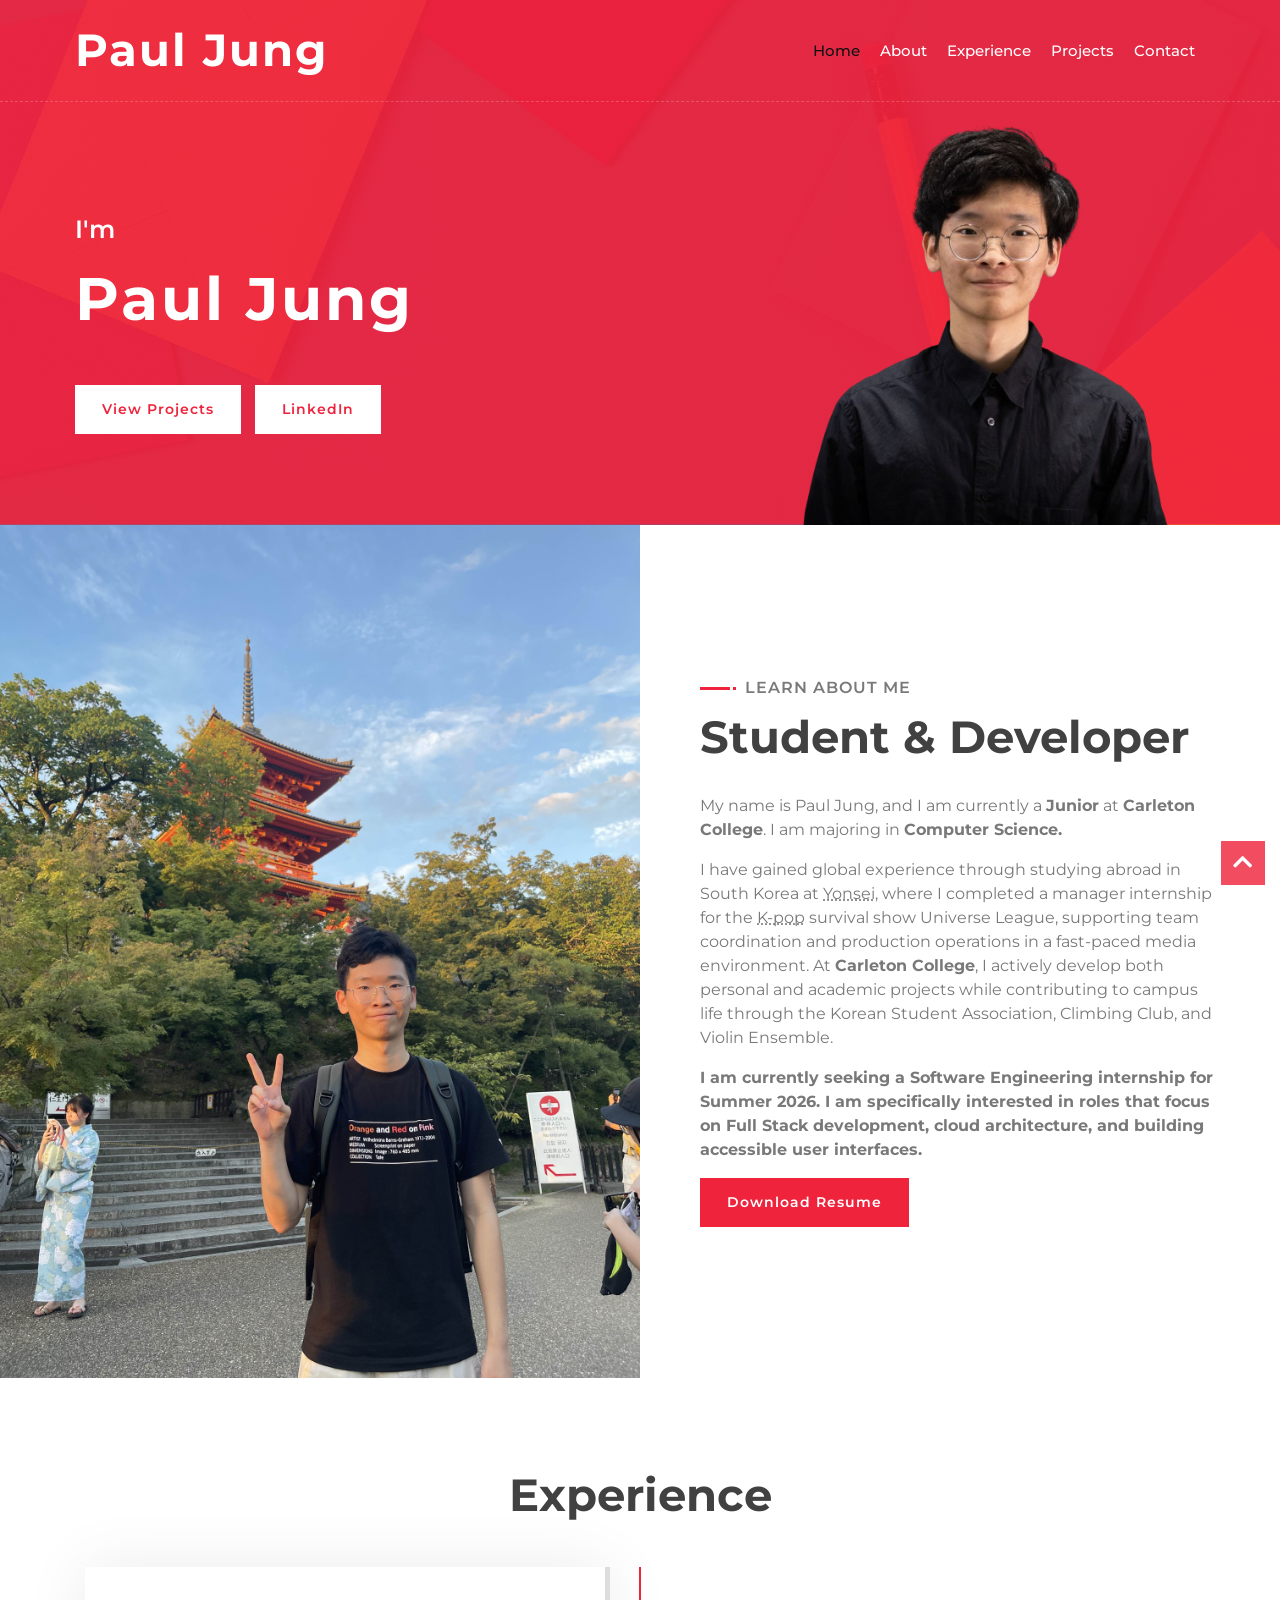
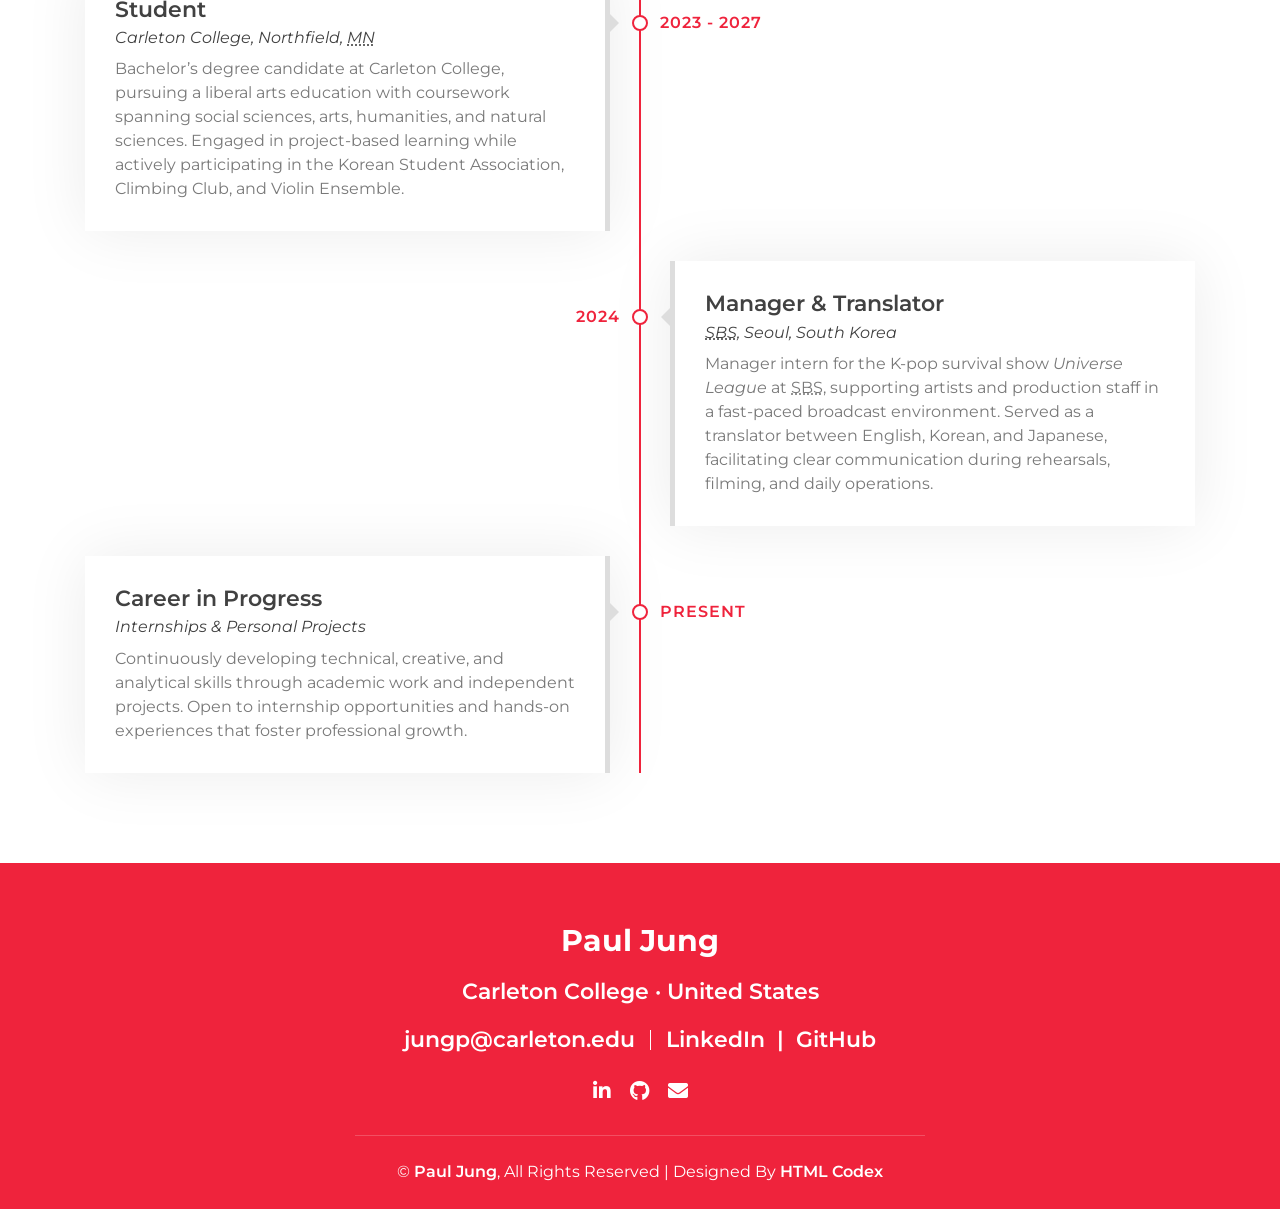
==== commit 60fcc511: "Refactor code structure for improved readability and maintainability" ====
--- a/index.html
+++ b/index.html
@@ -113,7 +113,7 @@
                                     cloud architecture, and building accessible user interfaces.</strong>
                                 </p>
                             </div>
-                            <a class="btn" href="Paul_Jung.pdf">Download Resume</a>
+                            <a class="btn" href="Paul Jung (1).pdf">Download Resume</a>
                         </div>
                     </div>
                 </div>
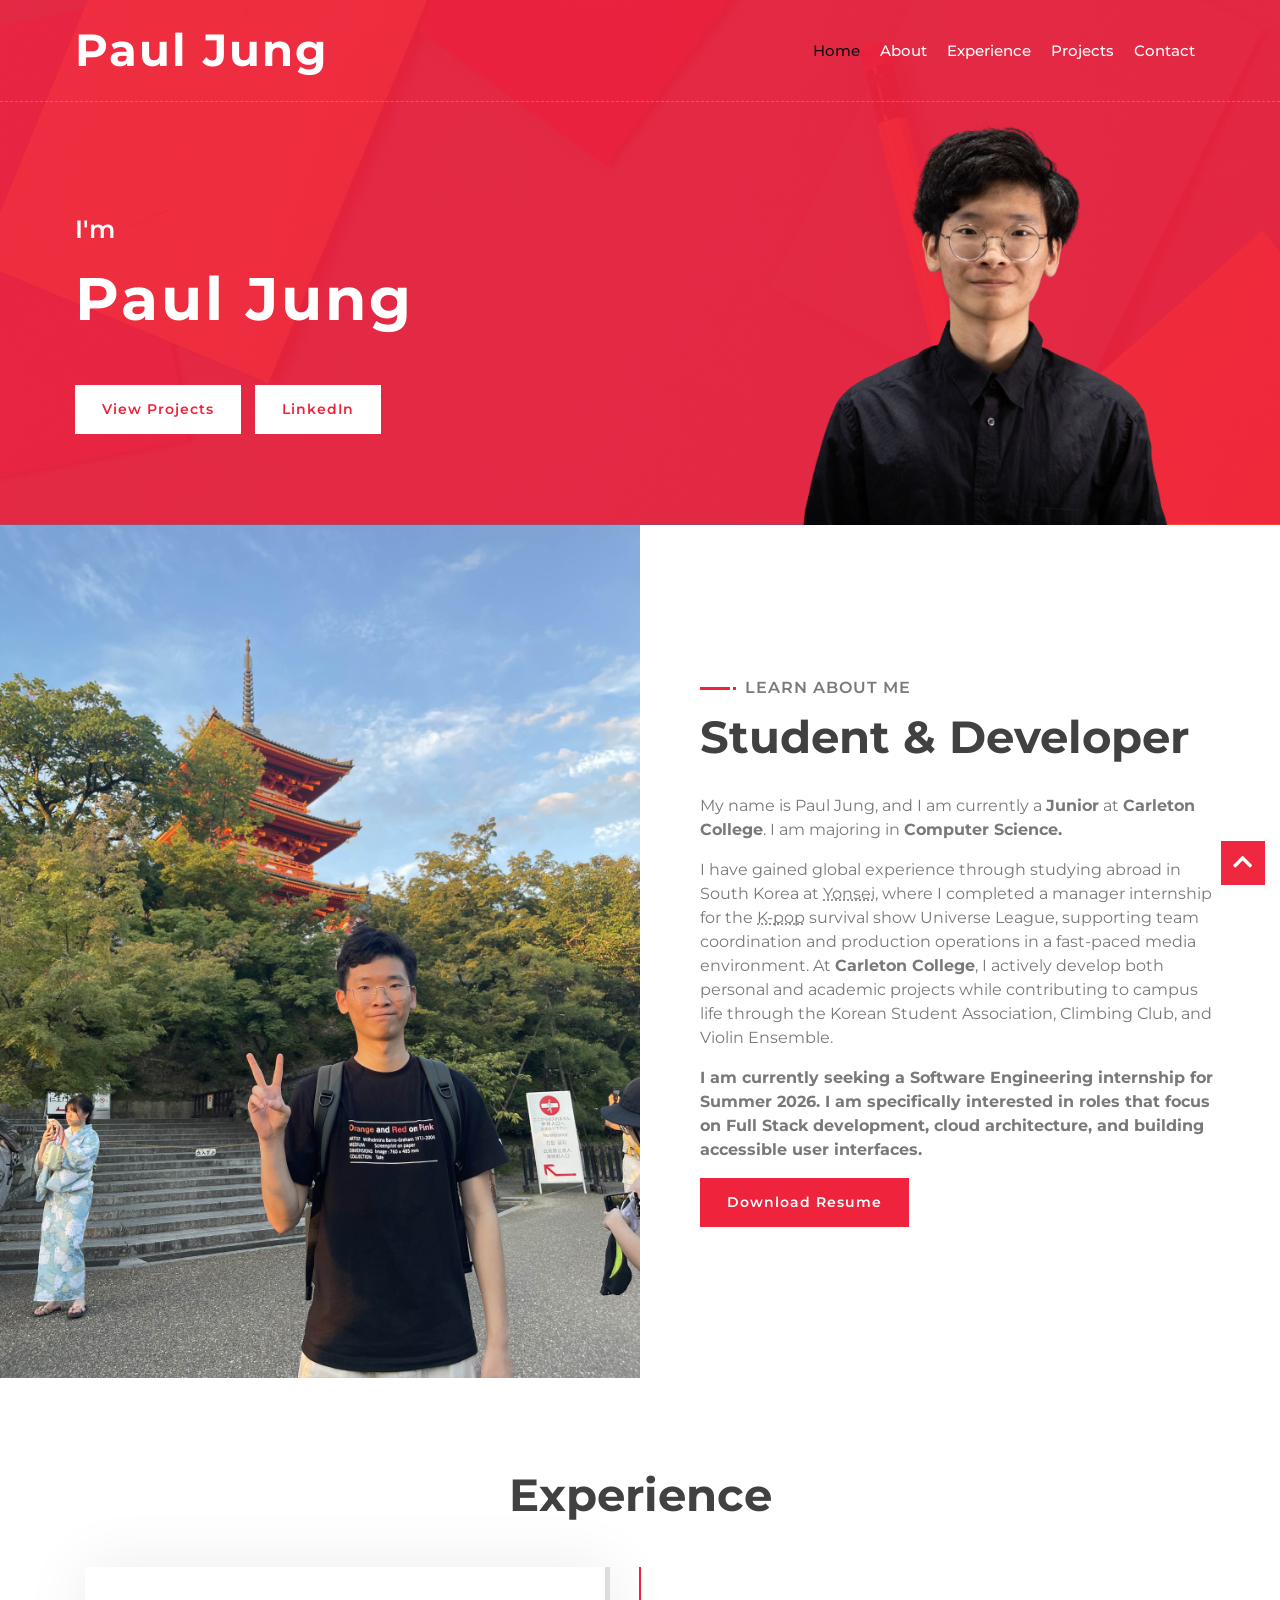
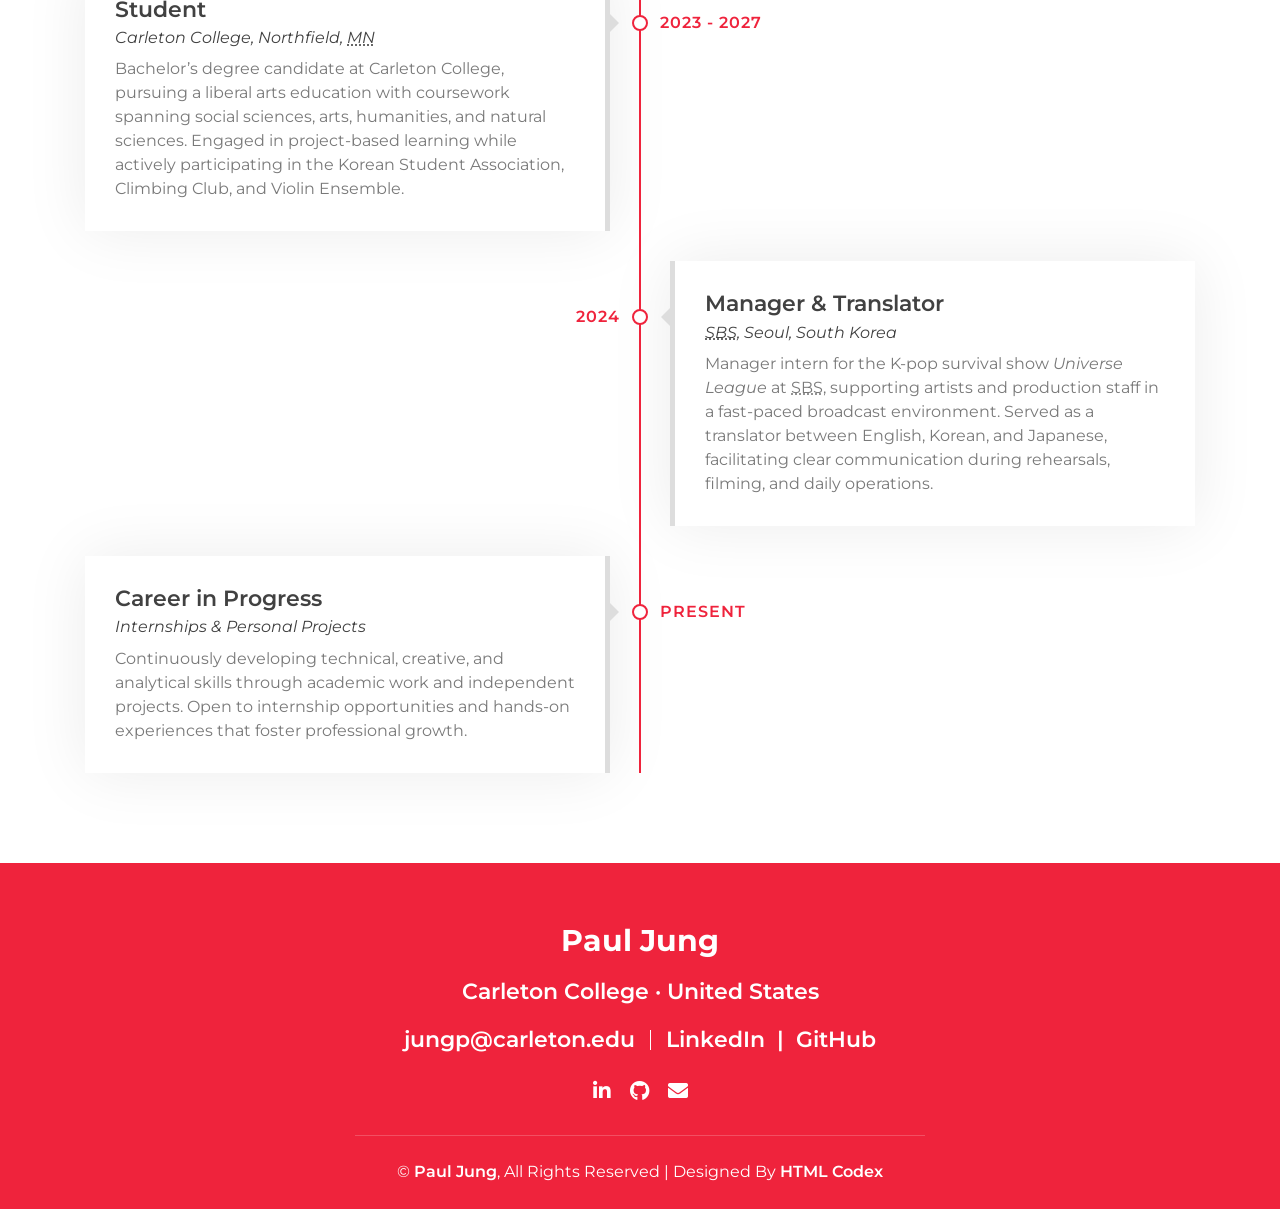
==== commit c426d66c: "Updated file location, new scheme project webpage" ====
--- a/index.html
+++ b/index.html
@@ -37,7 +37,7 @@
                         <a href="#home" class="nav-item nav-link active">Home</a>
                         <a href="#about" class="nav-item nav-link">About</a>
                         <a href="#experience" class="nav-item nav-link">Experience</a>
-                        <a href="projects.html" class="nav-item nav-link">Projects</a>
+                        <a href="projects/projects.html" class="nav-item nav-link">Projects</a>
                         <a href="#contact" class="nav-item nav-link">Contact</a>
                     </div>
                 </div>
@@ -60,7 +60,7 @@
                                 </div>
                             </div>
                             <div class="hero-btn">
-                                <a class="btn" href="projects.html">View Projects</a>
+                                <a class="btn" href="projects/projects.html">View Projects</a>
                                 <a class="btn" href="https://www.linkedin.com/in/paul-jung-34b8a2254/" target="_blank">LinkedIn</a>
                             </div>
                         </div>
--- a/css/style.css
+++ b/css/style.css
@@ -258,6 +258,245 @@
     padding: 0;
 }
 
+body.scheme-page {
+    --scheme-bg: #f4efe4;
+    --scheme-paper: #fffaf1;
+    --scheme-ink: #1e1d1a;
+    --scheme-muted: #5c5548;
+    --scheme-accent: #ba3f1d;
+    --scheme-accent-dark: #7d270f;
+    --scheme-line: #e5d6be;
+    --scheme-tag: #f4e4cb;
+    --scheme-card-shadow: 0 18px 34px rgba(75, 48, 24, 0.14);
+    margin: 0;
+    padding: 0;
+    font-family: "IBM Plex Sans", "Segoe UI", sans-serif;
+    background:
+        radial-gradient(circle at 8% 6%, #fff8ec 0%, transparent 26%),
+        radial-gradient(circle at 94% 0%, #f6e5c4 0%, transparent 22%),
+        linear-gradient(180deg, #f3ebdc 0%, var(--scheme-bg) 54%, #f5efe6 100%);
+    color: var(--scheme-ink);
+}
+
+body.scheme-page * {
+    box-sizing: border-box;
+}
+
+body.scheme-page a {
+    color: var(--scheme-accent-dark);
+}
+
+body.scheme-page .page {
+    max-width: 1080px;
+    margin: 0 auto;
+    padding: 28px 20px 80px;
+}
+
+body.scheme-page .top-nav {
+    display: flex;
+    justify-content: space-between;
+    align-items: center;
+    margin-bottom: 26px;
+    gap: 12px;
+    flex-wrap: wrap;
+}
+
+body.scheme-page .top-nav a {
+    text-decoration: none;
+    font-weight: 700;
+    letter-spacing: 0.02em;
+}
+
+body.scheme-page .quick-links {
+    display: flex;
+    gap: 10px;
+    flex-wrap: wrap;
+}
+
+body.scheme-page .quick-links a {
+    display: inline-block;
+    font-size: 0.9rem;
+    border: 1px solid var(--scheme-line);
+    background: var(--scheme-paper);
+    padding: 7px 12px;
+    border-radius: 999px;
+}
+
+body.scheme-page .hero {
+    border: 1px solid var(--scheme-line);
+    background: linear-gradient(145deg, #fff9ef 0%, #f9edd5 42%, #f8e6c5 100%);
+    border-radius: 18px;
+    padding: 34px 30px;
+    box-shadow: var(--scheme-card-shadow);
+    position: relative;
+    overflow: hidden;
+    margin-bottom: 0;
+}
+
+body.scheme-page .hero::after {
+    content: "";
+    position: absolute;
+    width: 360px;
+    height: 360px;
+    border-radius: 50%;
+    right: -140px;
+    top: -170px;
+    background: radial-gradient(circle, rgba(186, 63, 29, 0.16), rgba(186, 63, 29, 0));
+}
+
+body.scheme-page .eyebrow {
+    font-size: 0.84rem;
+    letter-spacing: 0.12em;
+    text-transform: uppercase;
+    margin: 0 0 12px;
+    color: var(--scheme-accent-dark);
+    font-weight: 800;
+}
+
+body.scheme-page h1 {
+    margin: 0;
+    font-family: "Space Grotesk", "Trebuchet MS", sans-serif;
+    line-height: 1.04;
+    font-size: clamp(1.8rem, 4.8vw, 3.1rem);
+    max-width: 900px;
+    color: var(--scheme-ink);
+}
+
+body.scheme-page .subtitle {
+    max-width: 850px;
+    color: var(--scheme-muted);
+    margin: 14px 0 0;
+    font-size: 1.04rem;
+    line-height: 1.62;
+}
+
+body.scheme-page .pill-row {
+    display: flex;
+    gap: 10px;
+    flex-wrap: wrap;
+    margin-top: 18px;
+}
+
+body.scheme-page .pill {
+    display: inline-block;
+    font-size: 0.86rem;
+    border: 1px solid var(--scheme-line);
+    background: var(--scheme-tag);
+    padding: 6px 11px;
+    border-radius: 999px;
+    font-weight: 600;
+}
+
+body.scheme-page .section {
+    margin-top: 28px;
+    border-radius: 16px;
+    background: var(--scheme-paper);
+    border: 1px solid var(--scheme-line);
+    padding: 24px;
+    box-shadow: 0 8px 24px rgba(120, 84, 50, 0.08);
+}
+
+body.scheme-page .section h2 {
+    margin: 0 0 12px;
+    font-family: "Space Grotesk", "Trebuchet MS", sans-serif;
+    font-size: 1.35rem;
+    color: var(--scheme-ink);
+}
+
+body.scheme-page .section h3 {
+    margin: 22px 0 10px;
+    font-size: 1.04rem;
+    color: #322919;
+}
+
+body.scheme-page .section p,
+body.scheme-page .section li {
+    line-height: 1.63;
+    color: #40382c;
+}
+
+body.scheme-page .grid {
+    display: grid;
+    grid-template-columns: repeat(auto-fit, minmax(210px, 1fr));
+    gap: 14px;
+}
+
+body.scheme-page .card {
+    border: 1px solid var(--scheme-line);
+    border-radius: 12px;
+    background: #fffdf7;
+    padding: 15px;
+}
+
+body.scheme-page .card h3 {
+    margin-top: 0;
+}
+
+body.scheme-page pre {
+    overflow-x: auto;
+    background: #241f19;
+    color: #f9efe2;
+    border-radius: 12px;
+    border: 1px solid #3a3025;
+    padding: 13px;
+    line-height: 1.48;
+    margin: 10px 0;
+    font-size: 0.92rem;
+}
+
+body.scheme-page code {
+    font-family: "IBM Plex Mono", "Consolas", monospace;
+}
+
+body.scheme-page table {
+    width: 100%;
+    border-collapse: collapse;
+    margin-top: 10px;
+}
+
+body.scheme-page th,
+body.scheme-page td {
+    text-align: left;
+    border-bottom: 1px solid var(--scheme-line);
+    padding: 10px 8px;
+    vertical-align: top;
+    font-size: 0.95rem;
+}
+
+body.scheme-page th {
+    background: #f7ebd6;
+    color: #3a2d1a;
+}
+
+body.scheme-page .path {
+    border-left: 3px solid var(--scheme-accent);
+    padding-left: 14px;
+    margin: 14px 0;
+}
+
+body.scheme-page .footer-note {
+    margin-top: 20px;
+    text-align: center;
+    color: #5d4f3e;
+    font-size: 0.92rem;
+}
+
+@media (max-width: 720px) {
+    body.scheme-page .page {
+        padding: 20px 14px 50px;
+    }
+
+    body.scheme-page .hero,
+    body.scheme-page .section {
+        padding: 18px;
+    }
+
+    body.scheme-page th,
+    body.scheme-page td {
+        font-size: 0.9rem;
+    }
+}
+
 .hero .hero-image {
     position: relative;
     text-align: right;
@@ -1123,3 +1362,34 @@
         padding: 0 5px;
     }
 }
+
+.project-card {
+    display: flex;
+    gap: 40px;
+    align-items: center;
+    max-width: 900px;
+    margin: 0 auto;
+    padding: 30px;
+    border-radius: 12px;
+    background-color: #f9f9f9;
+    box-shadow: 0 8px 20px rgba(0, 0, 0, 0.08);
+    flex-wrap: wrap;
+}
+
+.project-image {
+    width: 300px;
+    max-width: 100%;
+    border-radius: 10px;
+}
+
+.project-content {
+    flex: 1;
+}
+
+.project-content h2 {
+    margin-top: 0;
+}
+
+.project-content p {
+    line-height: 1.6;
+}
